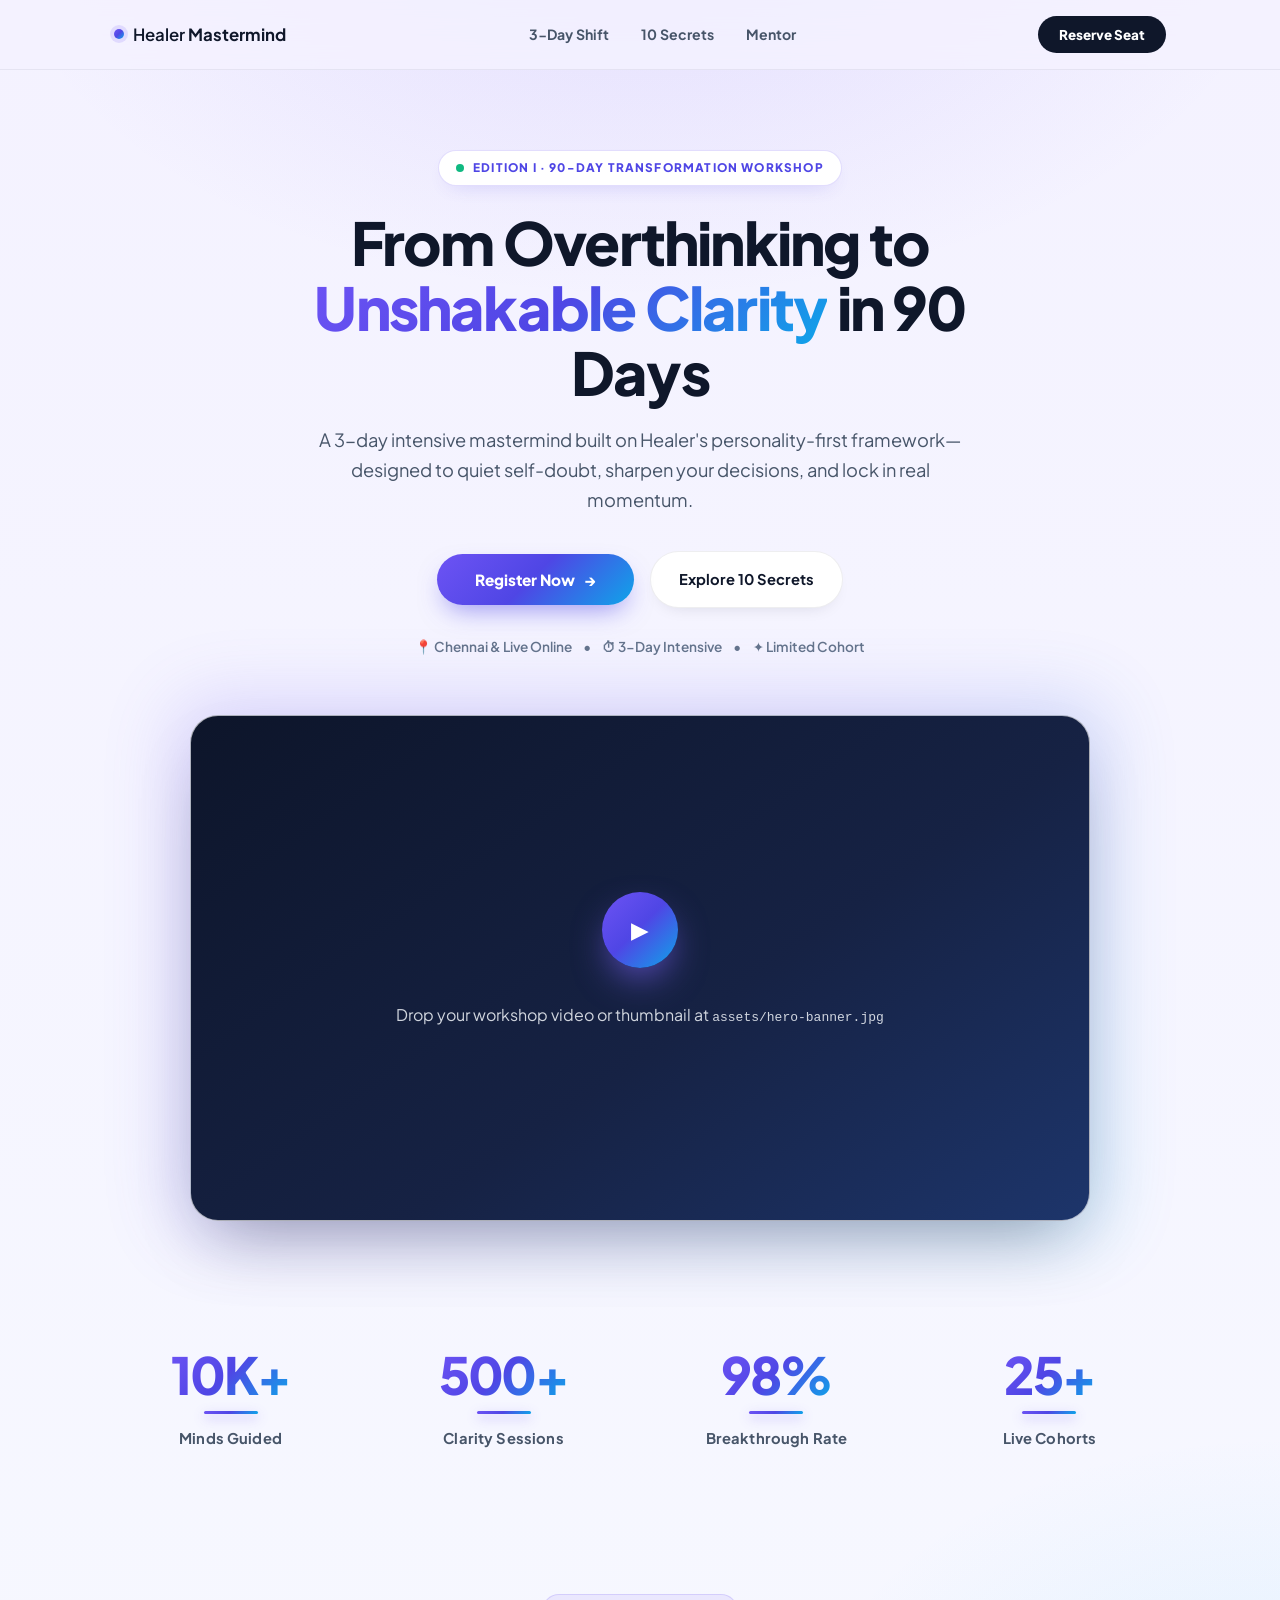
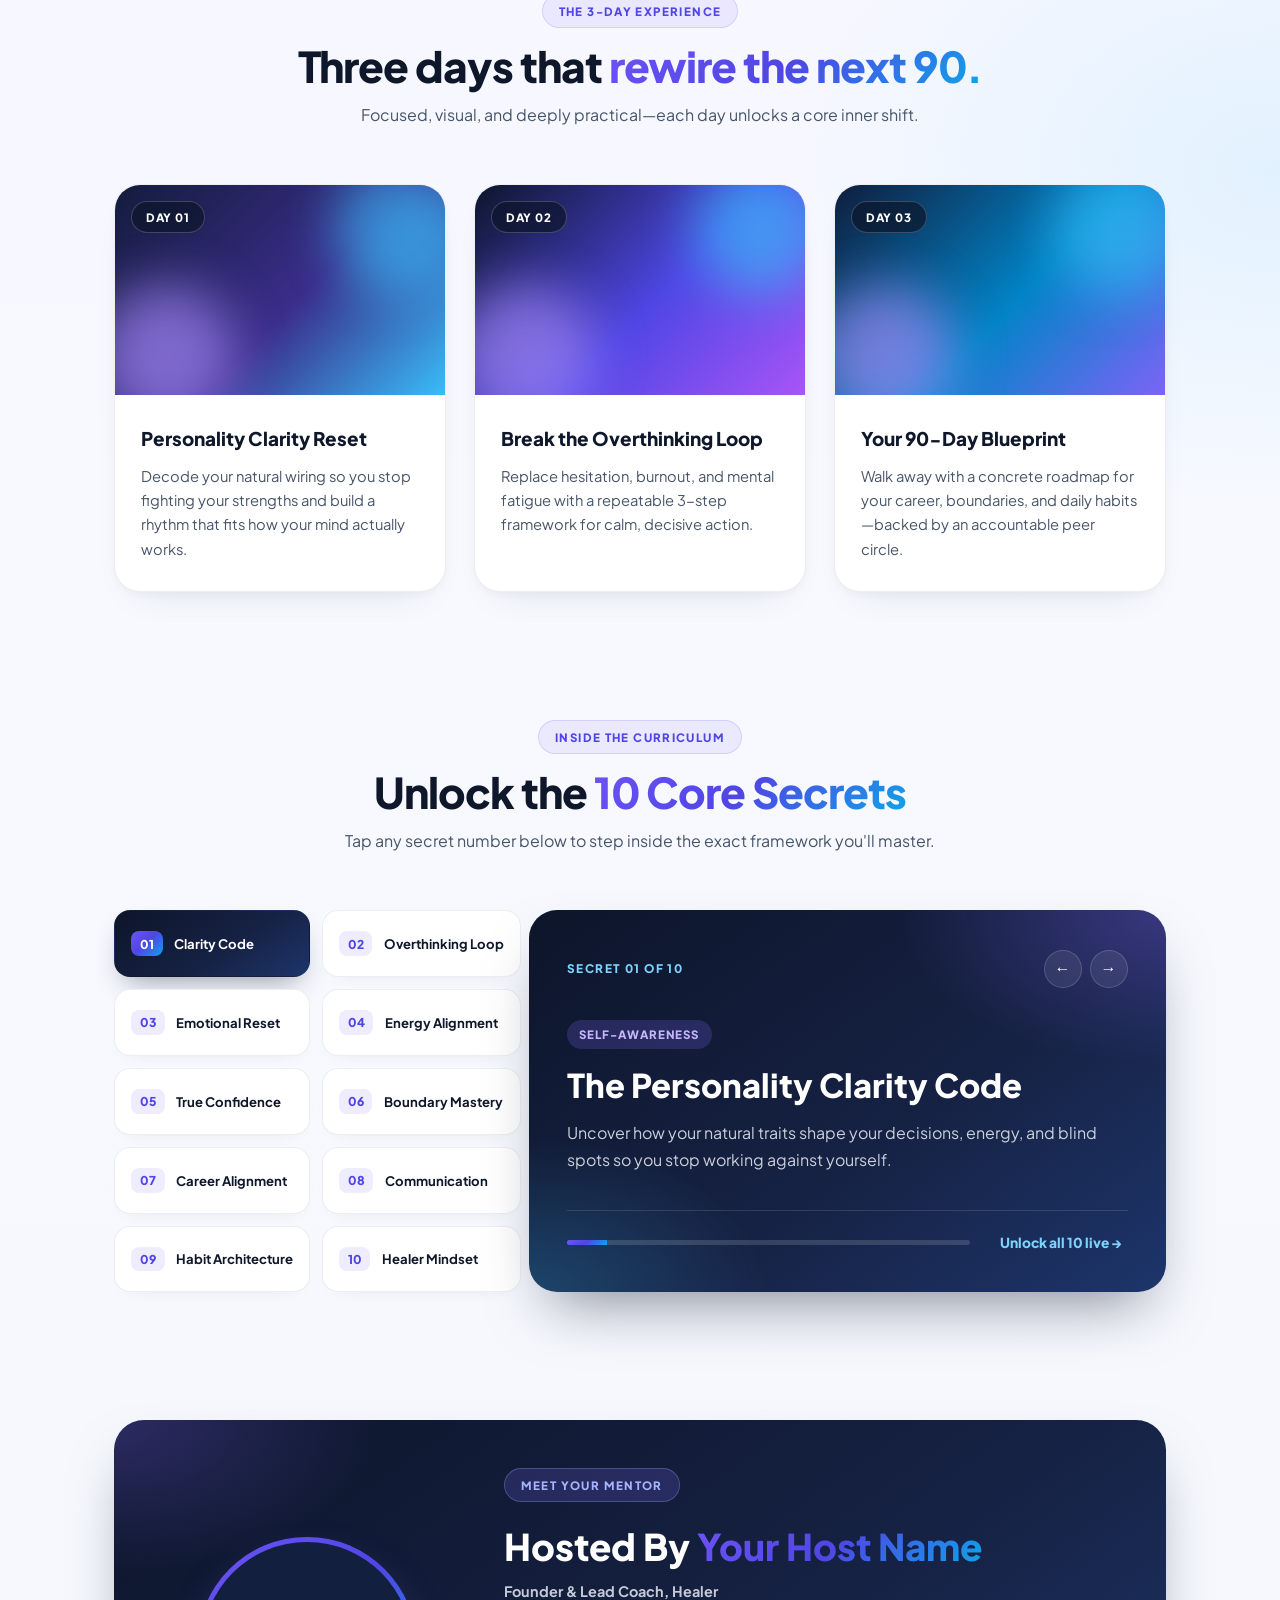
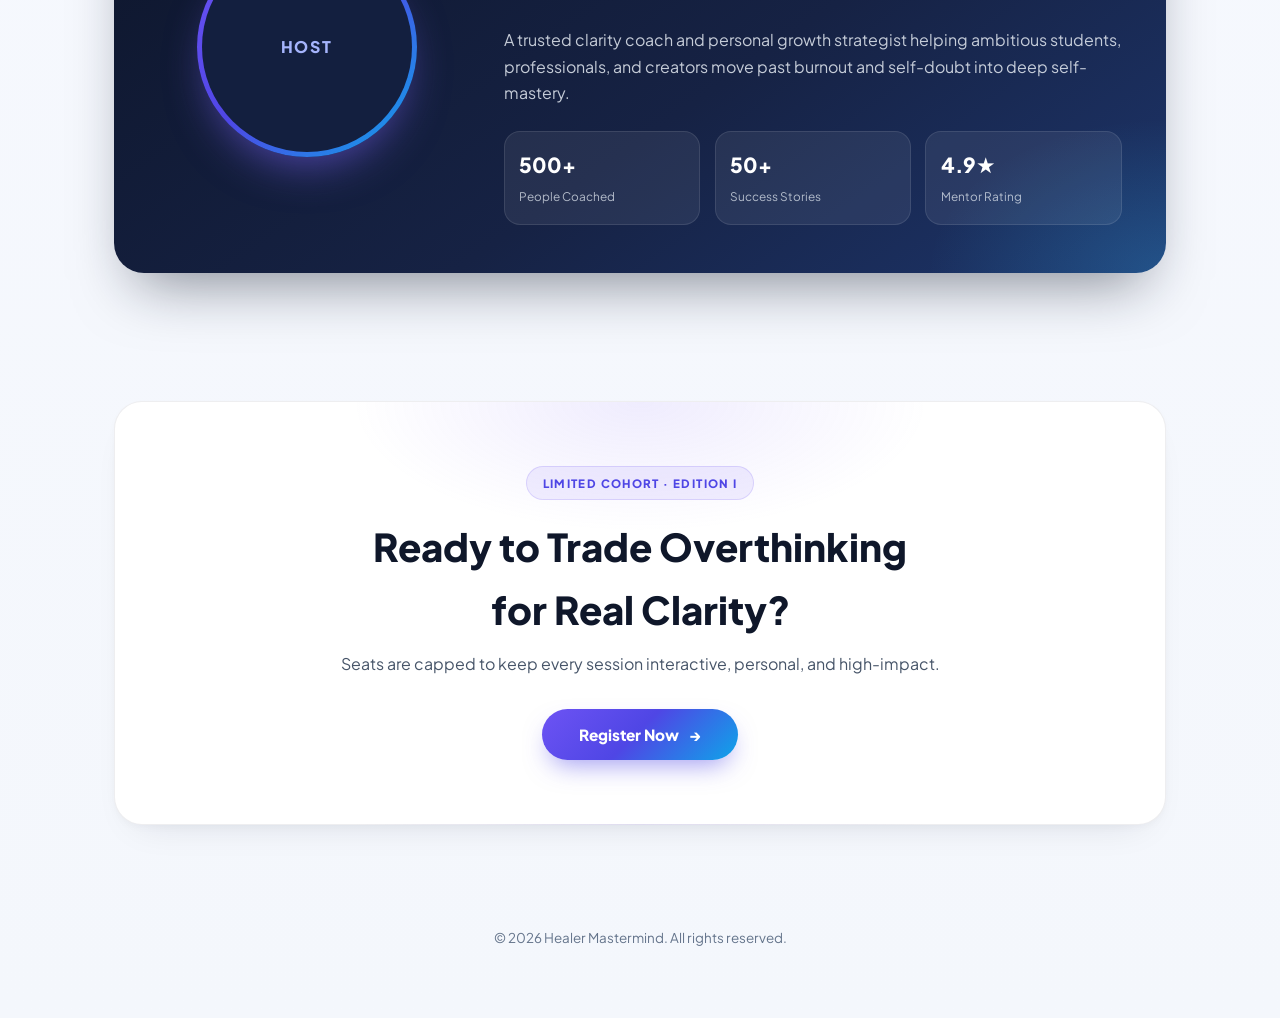
==== index.html @ d5b67d8a "Created workshop page" ====
<!DOCTYPE html>
<html lang="en">
<head>
  <meta charset="UTF-8" />
  <meta name="viewport" content="width=device-width, initial-scale=1.0" />
  <title>Healer Mastermind | From Overthinking to Unshakable Clarity in 90 Days</title>
  <link rel="preconnect" href="https://fonts.googleapis.com" />
  <link rel="preconnect" href="https://fonts.gstatic.com" crossorigin />
  <link href="https://fonts.googleapis.com/css2?family=Plus+Jakarta+Sans:wght@400;500;600;700;800&display=swap" rel="stylesheet" />
  <link rel="stylesheet" href="styles/style.css" />
</head>
<body>
  <!-- LIVE READING PROGRESS BAR -->
  <div id="scrollProgress" class="scroll-progress" aria-hidden="true"></div>

  <!-- FLOATING GLASS NAVBAR -->
  <nav class="top-nav">
    <div class="container nav-inner">
      <a href="#" class="brand-logo">
        <span class="brand-dot"></span>
        <span>Healer <strong>Mastermind</strong></span>
      </a>
      <div class="nav-links">
        <a href="#journey">3-Day Shift</a>
        <a href="#secrets">10 Secrets</a>
        <a href="#mentor">Mentor</a>
      </div>
      <button type="button" class="btn-nav open-register-modal">Reserve Seat</button>
    </div>
  </nav>

  <!-- ========================================================
       1. HERO SECTION (VIDEO BELOW HEADING)
       ======================================================== -->
  <header class="hero-center container">
    <div class="edition-pill reveal">
      <span class="live-dot"></span>
      <span>EDITION I · 90-DAY TRANSFORMATION WORKSHOP</span>
    </div>

    <h1 class="hero-title reveal">
      From Overthinking to <span class="text-gradient">Unshakable Clarity</span> in 90 Days
    </h1>

    <p class="hero-subtitle reveal">
      A 3-day intensive mastermind built on Healer's personality-first framework—designed to quiet self-doubt, sharpen your decisions, and lock in real momentum.
    </p>

    <div class="hero-actions reveal">
      <button type="button" class="btn-primary open-register-modal">Register Now</button>
      <a href="#secrets" class="btn-ghost">Explore 10 Secrets</a>
    </div>

    <div class="hero-meta-row reveal">
      <span>📍 Chennai &amp; Live Online</span>
      <span class="dot">•</span>
      <span>⏱ 3-Day Intensive</span>
      <span class="dot">•</span>
      <span>✦ Limited Cohort</span>
    </div>

    <!-- VIDEO DIRECTLY BELOW MAIN HEADING -->
    <div class="hero-video-wrap reveal">
      <div class="video-aura" aria-hidden="true"></div>
      <div class="hero-video-card">
        <img src="assets/hero-banner.jpg" alt="Healer Mastermind Preview" class="hero-media-img"
          onerror="this.style.display='none'; this.nextElementSibling.style.display='flex';" />
        <div class="media-placeholder" style="display: none;">
          <button type="button" class="play-ring open-register-modal" aria-label="Watch preview">▶</button>
          <p>Drop your workshop video or thumbnail at <code>assets/hero-banner.jpg</code></p>
        </div>
      </div>
    </div>
  </header>

  <main>
    <!-- ========================================================
         2. OPEN KINETIC STATS (NO CARD BOX, DIFFERENT ANIMATION)
         ======================================================== -->
    <section class="container stats-open-section">
      <div class="kinetic-stats-row">
        <div class="kinetic-stat reveal" style="--delay: 0ms">
          <div class="kinetic-num-wrap">
            <strong class="stat-number" data-target="10" data-suffix="K+">0</strong>
            <span class="kinetic-bar"></span>
          </div>
          <span class="kinetic-label">Minds Guided</span>
        </div>

        <div class="kinetic-stat reveal" style="--delay: 120ms">
          <div class="kinetic-num-wrap">
            <strong class="stat-number" data-target="500" data-suffix="+">0</strong>
            <span class="kinetic-bar"></span>
          </div>
          <span class="kinetic-label">Clarity Sessions</span>
        </div>

        <div class="kinetic-stat reveal" style="--delay: 240ms">
          <div class="kinetic-num-wrap">
            <strong class="stat-number" data-target="98" data-suffix="%">0</strong>
            <span class="kinetic-bar"></span>
          </div>
          <span class="kinetic-label">Breakthrough Rate</span>
        </div>

        <div class="kinetic-stat reveal" style="--delay: 360ms">
          <div class="kinetic-num-wrap">
            <strong class="stat-number" data-target="25" data-suffix="+">0</strong>
            <span class="kinetic-bar"></span>
          </div>
          <span class="kinetic-label">Live Cohorts</span>
        </div>
      </div>
    </section>

    <!-- ========================================================
         3. 3-DAY TRANSFORMATION CARDS WITH AI ART VISUALS
         ======================================================== -->
    <section id="journey" class="container section-block">
      <div class="section-head reveal">
        <span class="kicker-tag">The 3-Day Experience</span>
        <h2 class="section-title">Three days that <span class="text-gradient">rewire the next 90.</span></h2>
        <p class="section-desc">Focused, visual, and deeply practical—each day unlocks a core inner shift.</p>
      </div>

      <div class="art-cards-grid">
        <!-- DAY 01 -->
        <article class="art-card reveal" style="--delay: 0ms">
          <div class="art-media-box art-fallback-1">
            <span class="day-float-badge">Day 01</span>
            <img src="assets/day1-clarity.jpg" alt="Personality Clarity Reset Art" class="art-img"
              onerror="this.style.display='none';" />
            <div class="art-orb orb-a" aria-hidden="true"></div>
            <div class="art-orb orb-b" aria-hidden="true"></div>
          </div>
          <div class="art-card-body">
            <h3>Personality Clarity Reset</h3>
            <p>Decode your natural wiring so you stop fighting your strengths and build a rhythm that fits how your mind actually works.</p>
          </div>
        </article>

        <!-- DAY 02 -->
        <article class="art-card reveal" style="--delay: 140ms">
          <div class="art-media-box art-fallback-2">
            <span class="day-float-badge">Day 02</span>
            <img src="assets/day2-overthinking.jpg" alt="Break the Overthinking Loop Art" class="art-img"
              onerror="this.style.display='none';" />
            <div class="art-orb orb-a" aria-hidden="true"></div>
            <div class="art-orb orb-b" aria-hidden="true"></div>
          </div>
          <div class="art-card-body">
            <h3>Break the Overthinking Loop</h3>
            <p>Replace hesitation, burnout, and mental fatigue with a repeatable 3-step framework for calm, decisive action.</p>
          </div>
        </article>

        <!-- DAY 03 -->
        <article class="art-card reveal" style="--delay: 280ms">
          <div class="art-media-box art-fallback-3">
            <span class="day-float-badge">Day 03</span>
            <img src="assets/day3-blueprint.jpg" alt="Your 90-Day Blueprint Art" class="art-img"
              onerror="this.style.display='none';" />
            <div class="art-orb orb-a" aria-hidden="true"></div>
            <div class="art-orb orb-b" aria-hidden="true"></div>
          </div>
          <div class="art-card-body">
            <h3>Your 90-Day Blueprint</h3>
            <p>Walk away with a concrete roadmap for your career, boundaries, and daily habits—backed by an accountable peer circle.</p>
          </div>
        </article>
      </div>
    </section>

    <!-- ========================================================
         4. INTERACTIVE 10 SECRETS VAULT (NO BORING LIST)
         ======================================================== -->
    <section id="secrets" class="container section-block">
      <div class="section-head reveal">
        <span class="kicker-tag">Inside The Curriculum</span>
        <h2 class="section-title">Unlock the <span class="text-gradient">10 Core Secrets</span></h2>
        <p class="section-desc">Tap any secret number below to step inside the exact framework you'll master.</p>
      </div>

      <div class="secrets-vault reveal">
        <!-- Left: Interactive 01-10 Selector Grid -->
        <div id="secretPillsGrid" class="secret-pills-grid" role="tablist" aria-label="10 Mastermind Secrets"></div>

        <!-- Right: Dynamic Spotlight Stage -->
        <div class="secret-stage" aria-live="polite">
          <div class="stage-top-bar">
            <span id="stageSecretBadge" class="stage-badge">SECRET 01 OF 10</span>
            <div class="stage-nav-btns">
              <button type="button" id="prevSecretBtn" class="stage-arrow" aria-label="Previous secret">←</button>
              <button type="button" id="nextSecretBtn" class="stage-arrow" aria-label="Next secret">→</button>
            </div>
          </div>

          <div id="stageContent" class="stage-content">
            <span id="stageTag" class="stage-tag">Clarity Framework</span>
            <h3 id="stageTitle" class="stage-title">The Personality Clarity Code</h3>
            <p id="stageDesc" class="stage-desc"></p>
          </div>

          <div class="stage-footer">
            <div class="stage-progress-track">
              <span id="stageProgressFill" class="stage-progress-fill"></span>
            </div>
            <button type="button" class="stage-cta-link open-register-modal">Unlock all 10 live →</button>
          </div>
        </div>
      </div>
    </section>

    <!-- ========================================================
         5. MENTOR SPOTLIGHT
         ======================================================== -->
    <section id="mentor" class="container section-block">
      <div class="mentor-card reveal">
        <div class="mentor-photo-col">
          <div class="mentor-avatar-ring">
            <img src="assets/host-photo.jpg" alt="Workshop Host" class="mentor-img"
              onerror="this.style.display='none'; this.nextElementSibling.style.display='grid';" />
            <div class="avatar-placeholder" style="display: none;">HOST</div>
          </div>
        </div>

        <div class="mentor-copy">
          <span class="kicker-tag kicker-dark">Meet Your Mentor</span>
          <h2 class="mentor-title">Hosted By <span class="text-gradient">Your Host Name</span></h2>
          <p class="mentor-role">Founder &amp; Lead Coach, Healer</p>
          <p>
            A trusted clarity coach and personal growth strategist helping ambitious students, professionals, and creators move past burnout and self-doubt into deep self-mastery.
          </p>

          <div class="mentor-stats-row">
            <div class="mentor-stat">
              <strong>500+</strong>
              <span>People Coached</span>
            </div>
            <div class="mentor-stat">
              <strong>50+</strong>
              <span>Success Stories</span>
            </div>
            <div class="mentor-stat">
              <strong>4.9★</strong>
              <span>Mentor Rating</span>
            </div>
          </div>
        </div>
      </div>
    </section>

    <!-- ========================================================
         6. FINAL CONVERSION BANNER
         ======================================================== -->
    <section class="container section-block final-section">
      <div class="final-cta-banner reveal">
        <span class="kicker-tag">Limited Cohort · Edition I</span>
        <h2>Ready to Trade Overthinking for Real Clarity?</h2>
        <p>Seats are capped to keep every session interactive, personal, and high-impact.</p>
        <button type="button" class="btn-primary open-register-modal">Register Now</button>
      </div>
    </section>
  </main>

  <footer class="site-footer container">
    <p>© 2026 Healer Mastermind. All rights reserved.</p>
  </footer>

  <!-- REGISTRATION MODAL -->
  <div id="registerModal" class="modal-overlay" aria-hidden="true">
    <div class="modal-card" role="dialog" aria-modal="true" aria-labelledby="modalTitle">
      <button type="button" class="modal-close" id="closeModalBtn" aria-label="Close modal">✕</button>
      <span class="kicker-tag">Edition I Registration</span>
      <h3 id="modalTitle" class="modal-title">Reserve Your Spot</h3>
      <p class="modal-desc">Enter your details below and we'll send your workshop pass and schedule.</p>

      <form id="registerForm" class="register-form">
        <label>
          Full Name
          <input type="text" name="name" placeholder="Enter your name" required />
        </label>
        <label>
          Email Address
          <input type="email" name="email" placeholder="you@example.com" required />
        </label>
        <label>
          WhatsApp / Phone Number
          <input type="tel" name="phone" placeholder="+91 98765 43210" required />
        </label>
        <button type="submit" class="btn-primary full-width">Confirm My Seat</button>
      </form>

      <div id="registerSuccess" class="register-success" hidden>
        <div class="success-icon">✓</div>
        <h4>You're on the list!</h4>
        <p>We've reserved your seat for Healer Mastermind Edition I. Check your inbox shortly.</p>
      </div>
    </div>
  </div>

  <script src="scripts/main.js"></script>
</body>
</html>
---- styles/style.css ----
/* ========================================================
   HEALER MASTERMIND – SPACIOUS, ART-LED & INTERACTIVE
   ======================================================== */

:root {
  --surface: #ffffff;
  --ink: #0f172a;
  --body: #475569;
  --muted: #64748b;
  --purple: #7c63f6;
  --indigo: #4f46e5;
  --sky: #38bdf8;
  --grad: linear-gradient(135deg, #6d53f4 0%, #4f46e5 48%, #0ea5e9 100%);
  --navy: linear-gradient(145deg, #0d152a 0%, #162244 58%, #1d356b 100%);
  --card-border: 1px solid rgba(15, 23, 42, 0.07);
  --card-shadow: 0 18px 40px -24px rgba(15, 23, 42, 0.14), 0 3px 10px -2px rgba(15, 23, 42, 0.04);
  --card-shadow-hover: 0 28px 54px -20px rgba(79, 70, 229, 0.24), 0 8px 18px -6px rgba(15, 23, 42, 0.08);
}

*,
*::before,
*::after {
  box-sizing: border-box;
}

html {
  scroll-behavior: smooth;
}

body {
  margin: 0;
  font-family: "Plus Jakarta Sans", system-ui, -apple-system, sans-serif;
  color: var(--ink);
  background:
    radial-gradient(920px 540px at 50% -80px, rgba(124, 99, 246, 0.14), transparent 70%),
    radial-gradient(700px 480px at 100% 42%, rgba(56, 189, 248, 0.11), transparent 70%),
    linear-gradient(180deg, #f4f2ff 0%, #f7f9ff 50%, #f4f7fc 100%);
  min-height: 100vh;
  overflow-x: hidden;
  line-height: 1.65;
}

.scroll-progress {
  position: fixed;
  top: 0;
  left: 0;
  z-index: 60;
  height: 3.5px;
  width: 0%;
  background: var(--grad);
  transition: width 0.08s linear;
}

.container {
  max-width: 1100px;
  margin: 0 auto;
  padding: 0 1.5rem;
}

/* Generous Breathing Space Between Every Section */
.section-block {
  padding-top: 8rem;
}

.final-section {
  padding-bottom: 2rem;
}

.text-gradient {
  background: var(--grad);
  -webkit-background-clip: text;
  background-clip: text;
  color: transparent;
}

/* Scroll-Reveal */
.reveal {
  opacity: 0;
  transform: translateY(28px);
  transition:
    opacity 0.7s cubic-bezier(0.22, 1, 0.36, 1) var(--delay, 0ms),
    transform 0.7s cubic-bezier(0.22, 1, 0.36, 1) var(--delay, 0ms);
}

.reveal.is-visible {
  opacity: 1;
  transform: translateY(0);
}

/* ========================================================
   NAVBAR & BUTTONS
   ======================================================== */

.top-nav {
  position: sticky;
  top: 0;
  z-index: 40;
  padding: 1rem 0;
  background: rgba(244, 242, 255, 0.82);
  backdrop-filter: blur(14px);
  -webkit-backdrop-filter: blur(14px);
  border-bottom: 1px solid rgba(15, 23, 42, 0.06);
}

.nav-inner {
  display: flex;
  align-items: center;
  justify-content: space-between;
}

.brand-logo {
  display: inline-flex;
  align-items: center;
  gap: 0.55rem;
  text-decoration: none;
  color: var(--ink);
  font-size: 1.05rem;
  font-weight: 600;
}

.brand-dot {
  width: 10px;
  height: 10px;
  border-radius: 50%;
  background: var(--grad);
  box-shadow: 0 0 0 4px rgba(124, 99, 246, 0.16);
}

.nav-links {
  display: flex;
  gap: 2rem;
}

.nav-links a {
  text-decoration: none;
  font-size: 0.88rem;
  font-weight: 700;
  color: var(--body);
  transition: color 0.2s ease;
}

.nav-links a:hover {
  color: var(--indigo);
}

.btn-nav {
  border: none;
  cursor: pointer;
  font-family: inherit;
  font-size: 0.84rem;
  font-weight: 800;
  color: #ffffff;
  background: var(--ink);
  padding: 0.62rem 1.3rem;
  border-radius: 999px;
  transition: transform 0.2s ease, background 0.2s ease;
}

.btn-nav:hover {
  background: var(--indigo);
  transform: translateY(-2px);
}

.btn-primary {
  position: relative;
  overflow: hidden;
  border: none;
  cursor: pointer;
  font-family: inherit;
  font-size: 0.96rem;
  font-weight: 800;
  color: #ffffff;
  display: inline-flex;
  align-items: center;
  justify-content: center;
  gap: 0.6rem;
  padding: 1rem 2.35rem;
  border-radius: 999px;
  background: var(--grad);
  box-shadow: 0 12px 26px -8px rgba(79, 70, 229, 0.55);
  transition: transform 0.25s cubic-bezier(0.22, 1, 0.36, 1), box-shadow 0.25s ease;
}

.btn-primary::before {
  content: "";
  position: absolute;
  top: 0;
  left: -120%;
  width: 75%;
  height: 100%;
  background: linear-gradient(110deg, transparent 20%, rgba(255, 255, 255, 0.4) 50%, transparent 80%);
  transition: left 0.6s ease;
  pointer-events: none;
}

.btn-primary::after {
  content: "→";
  transition: transform 0.25s ease;
}

.btn-primary:hover {
  transform: translateY(-3px) scale(1.02);
  box-shadow:
    0 18px 34px -8px rgba(79, 70, 229, 0.62),
    0 0 0 6px rgba(124, 99, 246, 0.16);
}

.btn-primary:hover::before { left: 140%; }
.btn-primary:hover::after { transform: translateX(4px); }
.btn-primary.full-width { width: 100%; }

.btn-ghost {
  display: inline-flex;
  align-items: center;
  padding: 0.96rem 1.75rem;
  border-radius: 999px;
  font-size: 0.92rem;
  font-weight: 700;
  color: var(--ink);
  text-decoration: none;
  background: #ffffff;
  border: var(--card-border);
  box-shadow: 0 8px 18px -12px rgba(15, 23, 42, 0.18);
  transition: transform 0.2s ease, border-color 0.2s ease;
}

.btn-ghost:hover {
  transform: translateY(-2px);
  border-color: rgba(124, 99, 246, 0.35);
}

.kicker-tag {
  display: inline-block;
  font-size: 0.72rem;
  font-weight: 800;
  letter-spacing: 0.12em;
  text-transform: uppercase;
  color: var(--indigo);
  background: rgba(124, 99, 246, 0.1);
  border: 1px solid rgba(124, 99, 246, 0.2);
  padding: 0.4rem 1rem;
  border-radius: 999px;
}

.kicker-dark {
  color: #a5b4fc;
  background: rgba(124, 99, 246, 0.2);
  border-color: rgba(165, 180, 252, 0.28);
}

/* ========================================================
   1. HERO + VIDEO BELOW HEADING
   ======================================================== */

.hero-center {
  text-align: center;
  padding-top: 5rem;
  padding-bottom: 2rem;
}

.edition-pill {
  display: inline-flex;
  align-items: center;
  gap: 0.55rem;
  font-size: 0.74rem;
  font-weight: 800;
  letter-spacing: 0.1em;
  color: var(--indigo);
  background: #ffffff;
  border: 1px solid rgba(124, 99, 246, 0.22);
  padding: 0.46rem 1.1rem;
  border-radius: 999px;
  box-shadow: 0 8px 20px -12px rgba(79, 70, 229, 0.3);
}

.live-dot {
  width: 8px;
  height: 8px;
  border-radius: 50%;
  background: #10b981;
  animation: pulseDot 2s infinite;
}

@keyframes pulseDot {
  0%   { box-shadow: 0 0 0 0 rgba(16, 185, 129, 0.55); }
  70%  { box-shadow: 0 0 0 8px rgba(16, 185, 129, 0); }
  100% { box-shadow: 0 0 0 0 rgba(16, 185, 129, 0); }
}

.hero-title {
  font-size: clamp(2.2rem, 5vw, 3.7rem);
  font-weight: 800;
  line-height: 1.1;
  letter-spacing: -0.03em;
  max-width: 18ch;
  margin: 1.5rem auto 1.2rem;
}

.hero-subtitle {
  font-size: clamp(1rem, 1.8vw, 1.14rem);
  color: var(--body);
  max-width: 52ch;
  margin: 0 auto 2.25rem;
}

.hero-actions {
  display: flex;
  align-items: center;
  justify-content: center;
  flex-wrap: wrap;
  gap: 1rem;
  margin-bottom: 1.6rem;
}

.hero-meta-row {
  display: inline-flex;
  align-items: center;
  justify-content: center;
  flex-wrap: wrap;
  gap: 0.7rem;
  font-size: 0.85rem;
  font-weight: 600;
  color: var(--muted);
  margin-bottom: 3.5rem;
}

.hero-video-wrap {
  position: relative;
  max-width: 900px;
  margin: 0 auto;
}

.video-aura {
  position: absolute;
  inset: -16px;
  border-radius: 36px;
  background: var(--grad);
  opacity: 0.2;
  filter: blur(36px);
  z-index: 0;
  pointer-events: none;
}

.hero-video-card {
  position: relative;
  z-index: 1;
  border-radius: 28px;
  overflow: hidden;
  aspect-ratio: 16 / 9;
  background: var(--navy);
  border: 1px solid rgba(255, 255, 255, 0.65);
  box-shadow: 0 34px 70px -26px rgba(15, 23, 42, 0.36);
  transition: transform 0.35s ease;
}

.hero-video-card:hover {
  transform: translateY(-4px);
}

.hero-media-img {
  width: 100%;
  height: 100%;
  object-fit: cover;
  display: block;
}

.media-placeholder {
  width: 100%;
  height: 100%;
  flex-direction: column;
  align-items: center;
  justify-content: center;
  gap: 1.1rem;
  color: rgba(241, 245, 249, 0.85);
  padding: 2rem;
}

.play-ring {
  width: 76px;
  height: 76px;
  border: none;
  border-radius: 50%;
  cursor: pointer;
  display: grid;
  place-items: center;
  font-size: 1.45rem;
  color: #ffffff;
  background: var(--grad);
  box-shadow: 0 16px 36px -8px rgba(124, 99, 246, 0.7);
  transition: transform 0.25s ease;
}

.play-ring:hover { transform: scale(1.1); }

/* ========================================================
   2. OPEN KINETIC STATS (NO BOX, STAGGERED FLOAT + BAR)
   ======================================================== */

.stats-open-section {
  padding-top: 6rem;
  padding-bottom: 1rem;
}

.kinetic-stats-row {
  display: grid;
  grid-template-columns: repeat(4, 1fr);
  gap: 2.5rem;
  text-align: center;
}

.kinetic-stat {
  display: flex;
  flex-direction: column;
  align-items: center;
  transition: transform 0.3s ease;
}

.kinetic-stat:hover {
  transform: translateY(-6px);
}

.kinetic-num-wrap {
  position: relative;
  display: inline-flex;
  flex-direction: column;
  align-items: center;
  padding-bottom: 0.75rem;
}

.stat-number {
  font-size: clamp(2.4rem, 4vw, 3.25rem);
  font-weight: 800;
  letter-spacing: -0.04em;
  line-height: 1;
  background: var(--grad);
  -webkit-background-clip: text;
  background-clip: text;
  color: transparent;
}

/* Animated glowing underline that sweeps in on scroll */
.kinetic-bar {
  display: block;
  margin-top: 0.65rem;
  width: 0;
  height: 3.5px;
  border-radius: 999px;
  background: var(--grad);
  box-shadow: 0 4px 12px rgba(124, 99, 246, 0.45);
  transition: width 0.9s cubic-bezier(0.22, 1, 0.36, 1) 0.25s;
}

.kinetic-stat.is-visible .kinetic-bar {
  width: 54px;
}

.kinetic-label {
  font-size: 0.92rem;
  font-weight: 700;
  color: var(--body);
  letter-spacing: 0.01em;
}

/* ========================================================
   3. 3-DAY ART CARDS (WITH AI IMAGE FRAMES)
   ======================================================== */

.section-head {
  text-align: center;
  margin-bottom: 3.5rem;
}

.section-title {
  font-size: clamp(1.85rem, 3.5vw, 2.65rem);
  font-weight: 800;
  letter-spacing: -0.025em;
  line-height: 1.15;
  margin: 0.85rem auto 0.7rem;
}

.section-desc {
  color: var(--body);
  max-width: 52ch;
  margin: 0 auto;
}

.art-cards-grid {
  display: grid;
  grid-template-columns: repeat(3, minmax(0, 1fr));
  gap: 1.75rem;
}

.art-card {
  border-radius: 26px;
  overflow: hidden;
  background: var(--surface);
  border: var(--card-border);
  box-shadow: var(--card-shadow);
  transition: transform 0.35s cubic-bezier(0.22, 1, 0.36, 1), box-shadow 0.35s ease, border-color 0.25s ease;
}

.art-card:hover {
  transform: translateY(-8px);
  border-color: rgba(124, 99, 246, 0.35);
  box-shadow: var(--card-shadow-hover);
}

.art-media-box {
  position: relative;
  height: 210px;
  overflow: hidden;
  display: flex;
  align-items: center;
  justify-content: center;
}

/* Built-in Healer Abstract Art Fallbacks (until AI images are dropped in) */
.art-fallback-1 {
  background: linear-gradient(135deg, #131c3c 0%, #3b2d8a 55%, #38bdf8 100%);
}
.art-fallback-2 {
  background: linear-gradient(135deg, #0d152a 0%, #4f46e5 55%, #a855f7 100%);
}
.art-fallback-3 {
  background: linear-gradient(135deg, #0f1d3d 0%, #0284c7 55%, #7c63f6 100%);
}

.art-img {
  position: relative;
  z-index: 2;
  width: 100%;
  height: 100%;
  object-fit: cover;
  display: block;
  transition: transform 0.55s cubic-bezier(0.22, 1, 0.36, 1);
}

.art-card:hover .art-img {
  transform: scale(1.07);
}

.art-orb {
  position: absolute;
  border-radius: 50%;
  filter: blur(26px);
  opacity: 0.65;
  z-index: 1;
}

.orb-a {
  width: 130px;
  height: 130px;
  top: -20px;
  right: -20px;
  background: #38bdf8;
  animation: floatOrb 6s ease-in-out infinite alternate;
}

.orb-b {
  width: 140px;
  height: 140px;
  bottom: -30px;
  left: -20px;
  background: #a78bfa;
  animation: floatOrb 8s ease-in-out infinite alternate-reverse;
}

@keyframes floatOrb {
  from { transform: translate(0, 0) scale(1); }
  to   { transform: translate(-14px, 14px) scale(1.15); }
}

.day-float-badge {
  position: absolute;
  top: 1rem;
  left: 1rem;
  z-index: 3;
  font-size: 0.72rem;
  font-weight: 800;
  letter-spacing: 0.08em;
  text-transform: uppercase;
  color: #ffffff;
  background: rgba(13, 21, 42, 0.68);
  backdrop-filter: blur(8px);
  padding: 0.34rem 0.85rem;
  border-radius: 999px;
  border: 1px solid rgba(255, 255, 255, 0.2);
}

.art-card-body {
  padding: 1.75rem 1.65rem 1.9rem;
}

.art-card-body h3 {
  font-size: 1.18rem;
  font-weight: 800;
  margin: 0 0 0.6rem;
}

.art-card-body p {
  font-size: 0.92rem;
  color: var(--body);
  margin: 0;
}

/* ========================================================
   4. INTERACTIVE 10 SECRETS VAULT
   ======================================================== */

.secrets-vault {
  display: grid;
  grid-template-columns: minmax(260px, 0.75fr) minmax(0, 1.25fr);
  gap: 2rem;
  align-items: stretch;
}

.secret-pills-grid {
  display: grid;
  grid-template-columns: repeat(2, 1fr);
  gap: 0.75rem;
}

.secret-pill-btn {
  border: var(--card-border);
  background: #ffffff;
  border-radius: 16px;
  padding: 0.95rem 1rem;
  text-align: left;
  cursor: pointer;
  font-family: inherit;
  display: flex;
  align-items: center;
  gap: 0.7rem;
  box-shadow: 0 8px 20px -16px rgba(15, 23, 42, 0.16);
  transition: transform 0.2s ease, border-color 0.2s ease, background 0.2s ease, box-shadow 0.2s ease;
}

.secret-pill-btn:hover {
  transform: translateY(-2px);
  border-color: rgba(124, 99, 246, 0.4);
}

.secret-pill-btn.is-active {
  background: var(--navy);
  border-color: transparent;
  color: #ffffff;
  box-shadow: 0 14px 28px -12px rgba(15, 23, 42, 0.45);
}

.pill-num {
  font-size: 0.76rem;
  font-weight: 800;
  color: var(--indigo);
  background: rgba(124, 99, 246, 0.12);
  padding: 0.28rem 0.55rem;
  border-radius: 8px;
}

.secret-pill-btn.is-active .pill-num {
  color: #ffffff;
  background: var(--grad);
}

.pill-short {
  font-size: 0.82rem;
  font-weight: 700;
  color: var(--ink);
  white-space: nowrap;
  overflow: hidden;
  text-overflow: ellipsis;
}

.secret-pill-btn.is-active .pill-short {
  color: #ffffff;
}

/* Right Spotlight Stage */
.secret-stage {
  display: flex;
  flex-direction: column;
  justify-content: space-between;
  padding: 2.5rem 2.4rem;
  border-radius: 28px;
  color: #ffffff;
  background:
    radial-gradient(380px 220px at 100% 0%, rgba(124, 99, 246, 0.34), transparent 70%),
    radial-gradient(340px 220px at 0% 100%, rgba(56, 189, 248, 0.24), transparent 70%),
    var(--navy);
  box-shadow: 0 30px 60px -22px rgba(15, 23, 42, 0.5);
}

.stage-top-bar {
  display: flex;
  align-items: center;
  justify-content: space-between;
  gap: 1rem;
  margin-bottom: 2rem;
}

.stage-badge {
  font-size: 0.74rem;
  font-weight: 800;
  letter-spacing: 0.12em;
  color: #7dd3fc;
}

.stage-nav-btns {
  display: flex;
  gap: 0.5rem;
}

.stage-arrow {
  width: 38px;
  height: 38px;
  border-radius: 50%;
  border: 1px solid rgba(255, 255, 255, 0.16);
  background: rgba(255, 255, 255, 0.08);
  color: #ffffff;
  cursor: pointer;
  font-size: 1rem;
  transition: background 0.2s ease, transform 0.2s ease;
}

.stage-arrow:hover {
  background: var(--grad);
  border-color: transparent;
  transform: scale(1.06);
}

.stage-content {
  animation: stageFade 0.35s ease;
}

@keyframes stageFade {
  from { opacity: 0; transform: translateY(10px); }
  to   { opacity: 1; transform: translateY(0); }
}

.stage-tag {
  display: inline-block;
  font-size: 0.72rem;
  font-weight: 800;
  letter-spacing: 0.08em;
  text-transform: uppercase;
  color: #c4b5fd;
  background: rgba(124, 99, 246, 0.22);
  padding: 0.3rem 0.78rem;
  border-radius: 999px;
  margin-bottom: 1rem;
}

.stage-title {
  font-size: clamp(1.5rem, 2.8vw, 2.05rem);
  font-weight: 800;
  line-height: 1.2;
  margin: 0 0 1rem;
}

.stage-desc {
  font-size: 1rem;
  line-height: 1.68;
  color: rgba(226, 232, 240, 0.88);
  margin: 0 0 2.25rem;
}

.stage-footer {
  display: flex;
  align-items: center;
  justify-content: space-between;
  gap: 1.5rem;
  padding-top: 1.4rem;
  border-top: 1px solid rgba(255, 255, 255, 0.12);
}

.stage-progress-track {
  flex: 1;
  height: 5px;
  border-radius: 999px;
  background: rgba(255, 255, 255, 0.14);
  overflow: hidden;
}

.stage-progress-fill {
  display: block;
  height: 100%;
  width: 10%;
  background: var(--grad);
  transition: width 0.35s ease;
}

.stage-cta-link {
  border: none;
  background: transparent;
  font-family: inherit;
  font-size: 0.86rem;
  font-weight: 800;
  color: #7dd3fc;
  cursor: pointer;
  white-space: nowrap;
}

.stage-cta-link:hover {
  color: #ffffff;
}

/* ========================================================
   5. MENTOR & FINAL CTA
   ======================================================== */

.mentor-card {
  display: grid;
  grid-template-columns: minmax(220px, 0.65fr) minmax(0, 1.35fr);
  gap: 3rem;
  align-items: center;
  padding: 3rem 2.75rem;
  border-radius: 30px;
  color: #ffffff;
  background:
    radial-gradient(380px 220px at 0% 0%, rgba(124, 99, 246, 0.28), transparent 70%),
    radial-gradient(340px 220px at 100% 100%, rgba(56, 189, 248, 0.22), transparent 70%),
    var(--navy);
  box-shadow: 0 30px 60px -22px rgba(15, 23, 42, 0.5);
}

.mentor-avatar-ring {
  width: 220px;
  height: 220px;
  margin: 0 auto;
  padding: 5px;
  border-radius: 50%;
  background: var(--grad);
  box-shadow: 0 20px 44px -14px rgba(124, 99, 246, 0.6);
}

.mentor-img,
.avatar-placeholder {
  width: 100%;
  height: 100%;
  border-radius: 50%;
  object-fit: cover;
  background: #131f3f;
  place-items: center;
  font-weight: 800;
  letter-spacing: 0.12em;
  color: #a5b4fc;
}

.mentor-title {
  font-size: clamp(1.65rem, 3vw, 2.3rem);
  font-weight: 800;
  margin: 0.85rem 0 0.2rem;
}

.mentor-role {
  color: #7dd3fc;
  font-weight: 700;
  font-size: 0.9rem;
  margin: 0 0 1rem;
}

.mentor-copy p {
  color: rgba(226, 232, 240, 0.86);
  margin: 0 0 1.5rem;
}

.mentor-stats-row {
  display: grid;
  grid-template-columns: repeat(3, 1fr);
  gap: 0.9rem;
}

.mentor-stat {
  padding: 1rem 0.9rem;
  border-radius: 16px;
  background: rgba(255, 255, 255, 0.07);
  border: 1px solid rgba(255, 255, 255, 0.1);
}

.mentor-stat strong { display: block; font-size: 1.3rem; font-weight: 800; }
.mentor-stat span { font-size: 0.74rem; color: rgba(226, 232, 240, 0.75); }

.final-cta-banner {
  text-align: center;
  padding: 4rem 2rem;
  border-radius: 28px;
  background:
    radial-gradient(400px 180px at 50% 0%, rgba(124, 99, 246, 0.12), transparent 72%),
    #ffffff;
  border: var(--card-border);
  box-shadow: var(--card-shadow);
}

.final-cta-banner h2 {
  font-size: clamp(1.7rem, 3.2vw, 2.4rem);
  font-weight: 800;
  margin: 0.9rem auto 0.6rem;
  max-width: 22ch;
}

.final-cta-banner p {
  color: var(--body);
  margin: 0 auto 2rem;
}

.site-footer {
  text-align: center;
  padding: 3.5rem 1.5rem;
  color: var(--muted);
  font-size: 0.84rem;
}

/* ========================================================
   REGISTRATION MODAL
   ======================================================== */

.modal-overlay {
  position: fixed;
  inset: 0;
  z-index: 100;
  display: grid;
  place-items: center;
  padding: 1.25rem;
  background: rgba(15, 23, 42, 0.55);
  backdrop-filter: blur(8px);
  opacity: 0;
  pointer-events: none;
  transition: opacity 0.25s ease;
}

.modal-overlay.is-open { opacity: 1; pointer-events: auto; }

.modal-card {
  position: relative;
  width: 100%;
  max-width: 430px;
  padding: 2.2rem 2rem;
  border-radius: 24px;
  background: #ffffff;
  box-shadow: 0 32px 70px -20px rgba(15, 23, 42, 0.35);
}

.modal-close {
  position: absolute;
  top: 1.1rem;
  right: 1.1rem;
  width: 34px;
  height: 34px;
  border: none;
  border-radius: 50%;
  background: #f1f5f9;
  color: var(--ink);
  cursor: pointer;
}

.modal-title { font-size: 1.45rem; font-weight: 800; margin: 0.7rem 0 0.35rem; }
.modal-desc { font-size: 0.88rem; color: var(--body); margin: 0 0 1.4rem; }

.register-form { display: flex; flex-direction: column; gap: 1rem; }
.register-form label { display: flex; flex-direction: column; gap: 0.4rem; font-size: 0.82rem; font-weight: 700; }
.register-form input {
  font-family: inherit;
  font-size: 0.92rem;
  color: var(--ink);
  background: #f8faff;
  border: 1px solid #dbe4ff;
  border-radius: 12px;
  padding: 0.8rem 0.95rem;
  outline: none;
}
.register-form input:focus { border-color: var(--purple); }
.register-success { text-align: center; padding: 1rem 0; }
.success-icon {
  width: 52px; height: 52px; margin: 0 auto 1rem; border-radius: 50%;
  display: grid; place-items: center; font-size: 1.4rem; font-weight: 800;
  color: #ffffff; background: var(--grad);
}

/* ========================================================
   RESPONSIVE
   ======================================================== */

@media (max-width: 920px) {
  .art-cards-grid,
  .secrets-vault,
  .mentor-card {
    grid-template-columns: 1fr;
  }

  .kinetic-stats-row {
    grid-template-columns: repeat(2, 1fr);
    gap: 2.5rem 1.5rem;
  }

  .mentor-card {
    text-align: center;
    padding: 2.25rem 1.5rem;
  }
}

@media (max-width: 600px) {
  .nav-links { display: none; }
  .section-block { padding-top: 5.5rem; }
  .secret-pills-grid { grid-template-columns: 1fr; }
  .secret-stage { padding: 1.8rem 1.4rem; }
  .mentor-stats-row { grid-template-columns: 1fr; }
}
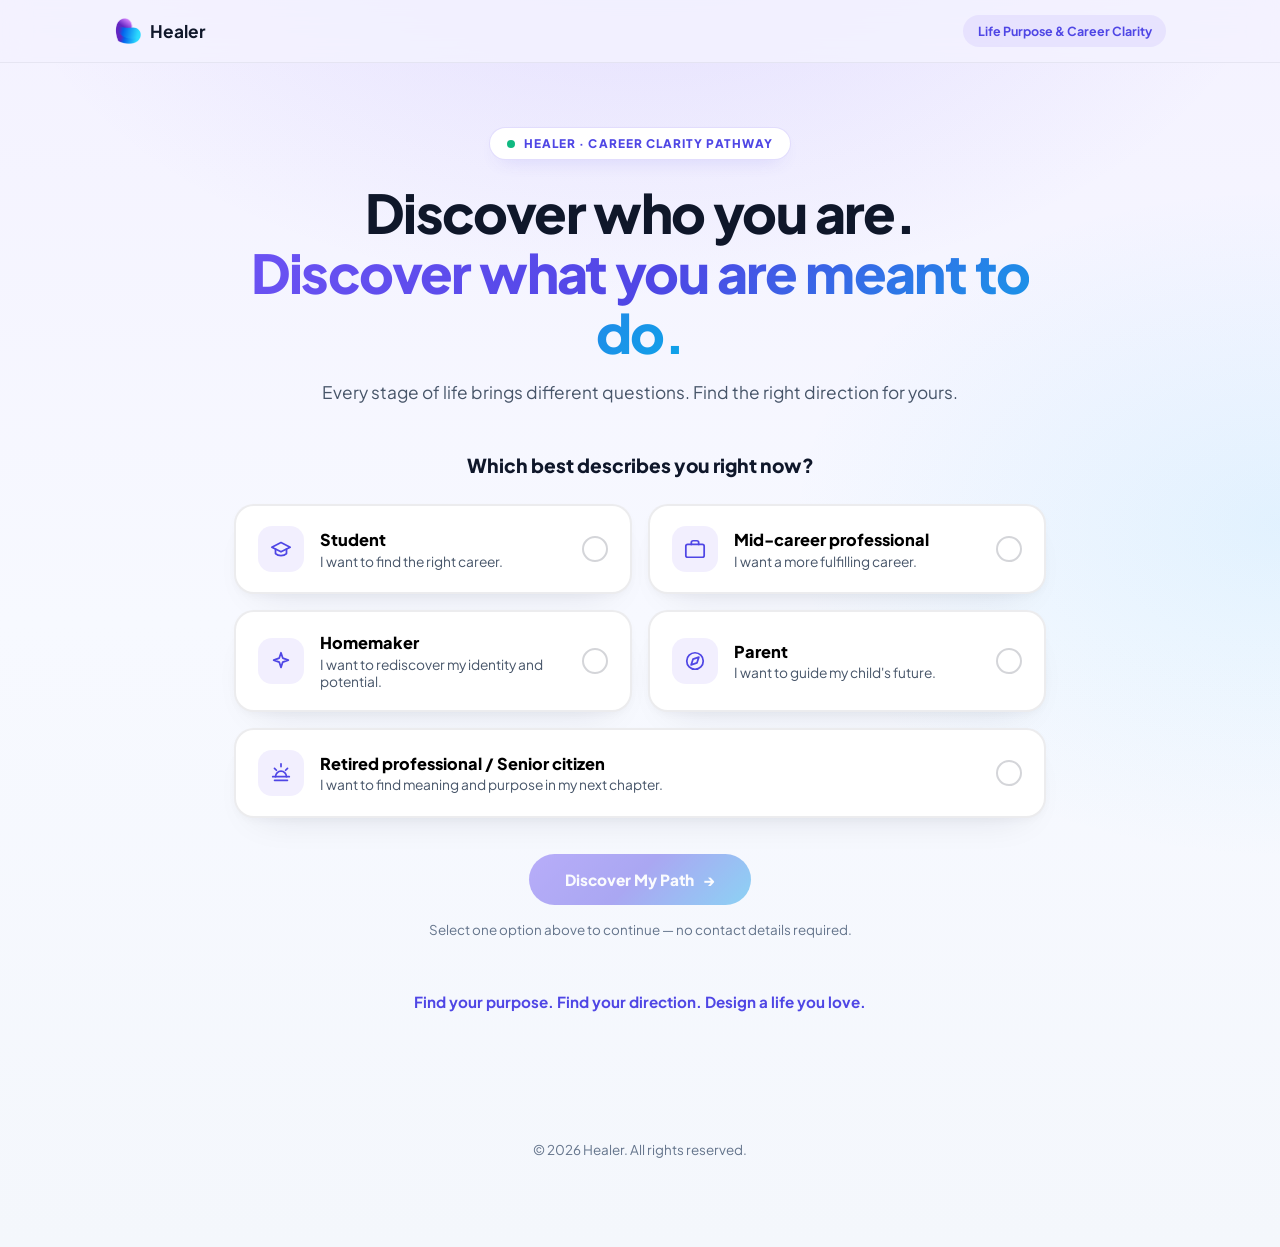
==== commit d1a36151: "Redesigned overall website" ====
--- a/index.html
+++ b/index.html
@@ -1,304 +1,160 @@
 <!DOCTYPE html>
 <html lang="en">
+
 <head>
   <meta charset="UTF-8" />
   <meta name="viewport" content="width=device-width, initial-scale=1.0" />
-  <title>Healer Mastermind | From Overthinking to Unshakable Clarity in 90 Days</title>
+  <title>Healer | Discover Who You Are & What You Are Meant to Do</title>
   <link rel="preconnect" href="https://fonts.googleapis.com" />
   <link rel="preconnect" href="https://fonts.gstatic.com" crossorigin />
-  <link href="https://fonts.googleapis.com/css2?family=Plus+Jakarta+Sans:wght@400;500;600;700;800&display=swap" rel="stylesheet" />
+  <link href="https://fonts.googleapis.com/css2?family=Plus+Jakarta+Sans:wght@400;500;600;700;800&display=swap"
+    rel="stylesheet" />
   <link rel="stylesheet" href="styles/style.css" />
 </head>
-<body>
-  <!-- LIVE READING PROGRESS BAR -->
-  <div id="scrollProgress" class="scroll-progress" aria-hidden="true"></div>
 
-  <!-- FLOATING GLASS NAVBAR -->
+<body class="entry-body" data-page="entry">
   <nav class="top-nav">
     <div class="container nav-inner">
-      <a href="#" class="brand-logo">
-        <span class="brand-dot"></span>
-        <span>Healer <strong>Mastermind</strong></span>
+      <a href="index.html" class="brand-logo">
+        <img src="assests/healer-logo.webp" alt="Healer Logo" class="brand-logo-img" />
+        <span><strong>Healer</strong></span>
       </a>
-      <div class="nav-links">
-        <a href="#journey">3-Day Shift</a>
-        <a href="#secrets">10 Secrets</a>
-        <a href="#mentor">Mentor</a>
-      </div>
-      <button type="button" class="btn-nav open-register-modal">Reserve Seat</button>
+      <span class="nav-pill-tag">Life Purpose &amp; Career Clarity</span>
     </div>
   </nav>
 
-  <!-- ========================================================
-       1. HERO SECTION (VIDEO BELOW HEADING)
-       ======================================================== -->
-  <header class="hero-center container">
-    <div class="edition-pill reveal">
-      <span class="live-dot"></span>
-      <span>EDITION I · 90-DAY TRANSFORMATION WORKSHOP</span>
-    </div>
+  <main class="entry-main container">
+    <header class="entry-header">
+      <span class="edition-pill">
+        <span class="live-dot"></span>
+        <span>HEALER · CAREER CLARITY PATHWAY</span>
+      </span>
+      <h1 class="entry-title">
+        Discover who you are.<br />
+        <span class="text-gradient">Discover what you are meant to do.</span>
+      </h1>
+      <p class="entry-subtitle">
+        Every stage of life brings different questions. Find the right direction for yours.
+      </p>
+    </header>
 
-    <h1 class="hero-title reveal">
-      From Overthinking to <span class="text-gradient">Unshakable Clarity</span> in 90 Days
-    </h1>
+    <section class="selector-section" aria-labelledby="selectorPrompt">
+      <h2 id="selectorPrompt" class="selector-prompt">Which best describes you right now?</h2>
 
-    <p class="hero-subtitle reveal">
-      A 3-day intensive mastermind built on Healer's personality-first framework—designed to quiet self-doubt, sharpen your decisions, and lock in real momentum.
-    </p>
+      <div class="identity-grid" role="radiogroup" aria-label="Select your current life stage">
+        <button type="button" class="identity-card" data-audience="students" role="radio" aria-checked="false">
+          <span class="identity-icon" aria-hidden="true">
+            <svg viewBox="0 0 24 24">
+              <path d="M22 10L12 5 2 10l10 5 10-5z" />
+              <path d="M6 12v5c3 3 9 3 12 0v-5" />
+            </svg>
+          </span>
+          <div class="identity-text">
+            <strong>Student</strong>
+            <span>I want to find the right career.</span>
+          </div>
+          <span class="identity-check" aria-hidden="true">
+            <svg viewBox="0 0 24 24">
+              <polyline points="20 6 9 17 4 12" />
+            </svg>
+          </span>
+        </button>
 
-    <div class="hero-actions reveal">
-      <button type="button" class="btn-primary open-register-modal">Register Now</button>
-      <a href="#secrets" class="btn-ghost">Explore 10 Secrets</a>
-    </div>
+        <button type="button" class="identity-card" data-audience="professionals" role="radio" aria-checked="false">
+          <span class="identity-icon" aria-hidden="true">
+            <svg viewBox="0 0 24 24">
+              <rect x="2" y="7" width="20" height="14" rx="2" />
+              <path d="M16 7V5a2 2 0 0 0-2-2h-4a2 2 0 0 0-2 2v2" />
+            </svg>
+          </span>
+          <div class="identity-text">
+            <strong>Mid-career professional</strong>
+            <span>I want a more fulfilling career.</span>
+          </div>
+          <span class="identity-check" aria-hidden="true">
+            <svg viewBox="0 0 24 24">
+              <polyline points="20 6 9 17 4 12" />
+            </svg>
+          </span>
+        </button>
 
-    <div class="hero-meta-row reveal">
-      <span>📍 Chennai &amp; Live Online</span>
-      <span class="dot">•</span>
-      <span>⏱ 3-Day Intensive</span>
-      <span class="dot">•</span>
-      <span>✦ Limited Cohort</span>
-    </div>
+        <button type="button" class="identity-card" data-audience="homemakers" role="radio" aria-checked="false">
+          <span class="identity-icon" aria-hidden="true">
+            <svg viewBox="0 0 24 24">
+              <path d="M12 3l1.9 5.8L20 11l-6.1 2.2L12 19l-1.9-5.8L4 11l6.1-2.2L12 3z" />
+            </svg>
+          </span>
+          <div class="identity-text">
+            <strong>Homemaker</strong>
+            <span>I want to rediscover my identity and potential.</span>
+          </div>
+          <span class="identity-check" aria-hidden="true">
+            <svg viewBox="0 0 24 24">
+              <polyline points="20 6 9 17 4 12" />
+            </svg>
+          </span>
+        </button>
 
-    <!-- VIDEO DIRECTLY BELOW MAIN HEADING -->
-    <div class="hero-video-wrap reveal">
-      <div class="video-aura" aria-hidden="true"></div>
-      <div class="hero-video-card">
-        <img src="assets/hero-banner.jpg" alt="Healer Mastermind Preview" class="hero-media-img"
-          onerror="this.style.display='none'; this.nextElementSibling.style.display='flex';" />
-        <div class="media-placeholder" style="display: none;">
-          <button type="button" class="play-ring open-register-modal" aria-label="Watch preview">▶</button>
-          <p>Drop your workshop video or thumbnail at <code>assets/hero-banner.jpg</code></p>
-        </div>
+        <button type="button" class="identity-card" data-audience="parents" role="radio" aria-checked="false">
+          <span class="identity-icon" aria-hidden="true">
+            <svg viewBox="0 0 24 24">
+              <circle cx="12" cy="12" r="9" />
+              <polygon points="16.2 7.8 14.1 14.1 7.8 16.2 9.9 9.9 16.2 7.8" />
+            </svg>
+          </span>
+          <div class="identity-text">
+            <strong>Parent</strong>
+            <span>I want to guide my child's future.</span>
+          </div>
+          <span class="identity-check" aria-hidden="true">
+            <svg viewBox="0 0 24 24">
+              <polyline points="20 6 9 17 4 12" />
+            </svg>
+          </span>
+        </button>
+
+        <button type="button" class="identity-card identity-card-wide" data-audience="retired" role="radio"
+          aria-checked="false">
+          <span class="identity-icon" aria-hidden="true">
+            <svg viewBox="0 0 24 24">
+              <path d="M12 2v3" />
+              <path d="M4.9 6.9l2.1 2.1" />
+              <path d="M19.1 6.9L17 9" />
+              <path d="M3 16h18" />
+              <path d="M6 16a6 6 0 0 1 12 0" />
+              <path d="M5 20h14" />
+            </svg>
+          </span>
+          <div class="identity-text">
+            <strong>Retired professional / Senior citizen</strong>
+            <span>I want to find meaning and purpose in my next chapter.</span>
+          </div>
+          <span class="identity-check" aria-hidden="true">
+            <svg viewBox="0 0 24 24">
+              <polyline points="20 6 9 17 4 12" />
+            </svg>
+          </span>
+        </button>
       </div>
-    </div>
-  </header>
 
-  <main>
-    <!-- ========================================================
-         2. OPEN KINETIC STATS (NO CARD BOX, DIFFERENT ANIMATION)
-         ======================================================== -->
-    <section class="container stats-open-section">
-      <div class="kinetic-stats-row">
-        <div class="kinetic-stat reveal" style="--delay: 0ms">
-          <div class="kinetic-num-wrap">
-            <strong class="stat-number" data-target="10" data-suffix="K+">0</strong>
-            <span class="kinetic-bar"></span>
-          </div>
-          <span class="kinetic-label">Minds Guided</span>
-        </div>
-
-        <div class="kinetic-stat reveal" style="--delay: 120ms">
-          <div class="kinetic-num-wrap">
-            <strong class="stat-number" data-target="500" data-suffix="+">0</strong>
-            <span class="kinetic-bar"></span>
-          </div>
-          <span class="kinetic-label">Clarity Sessions</span>
-        </div>
-
-        <div class="kinetic-stat reveal" style="--delay: 240ms">
-          <div class="kinetic-num-wrap">
-            <strong class="stat-number" data-target="98" data-suffix="%">0</strong>
-            <span class="kinetic-bar"></span>
-          </div>
-          <span class="kinetic-label">Breakthrough Rate</span>
-        </div>
-
-        <div class="kinetic-stat reveal" style="--delay: 360ms">
-          <div class="kinetic-num-wrap">
-            <strong class="stat-number" data-target="25" data-suffix="+">0</strong>
-            <span class="kinetic-bar"></span>
-          </div>
-          <span class="kinetic-label">Live Cohorts</span>
-        </div>
+      <div class="entry-cta-wrap">
+        <button type="button" id="continuePathBtn" class="btn-primary" disabled>
+          Discover My Path
+        </button>
+        <p id="selectionHint" class="selection-hint">Select one option above to continue — no contact details required.
+        </p>
       </div>
     </section>
 
-    <!-- ========================================================
-         3. 3-DAY TRANSFORMATION CARDS WITH AI ART VISUALS
-         ======================================================== -->
-    <section id="journey" class="container section-block">
-      <div class="section-head reveal">
-        <span class="kicker-tag">The 3-Day Experience</span>
-        <h2 class="section-title">Three days that <span class="text-gradient">rewire the next 90.</span></h2>
-        <p class="section-desc">Focused, visual, and deeply practical—each day unlocks a core inner shift.</p>
-      </div>
-
-      <div class="art-cards-grid">
-        <!-- DAY 01 -->
-        <article class="art-card reveal" style="--delay: 0ms">
-          <div class="art-media-box art-fallback-1">
-            <span class="day-float-badge">Day 01</span>
-            <img src="assets/day1-clarity.jpg" alt="Personality Clarity Reset Art" class="art-img"
-              onerror="this.style.display='none';" />
-            <div class="art-orb orb-a" aria-hidden="true"></div>
-            <div class="art-orb orb-b" aria-hidden="true"></div>
-          </div>
-          <div class="art-card-body">
-            <h3>Personality Clarity Reset</h3>
-            <p>Decode your natural wiring so you stop fighting your strengths and build a rhythm that fits how your mind actually works.</p>
-          </div>
-        </article>
-
-        <!-- DAY 02 -->
-        <article class="art-card reveal" style="--delay: 140ms">
-          <div class="art-media-box art-fallback-2">
-            <span class="day-float-badge">Day 02</span>
-            <img src="assets/day2-overthinking.jpg" alt="Break the Overthinking Loop Art" class="art-img"
-              onerror="this.style.display='none';" />
-            <div class="art-orb orb-a" aria-hidden="true"></div>
-            <div class="art-orb orb-b" aria-hidden="true"></div>
-          </div>
-          <div class="art-card-body">
-            <h3>Break the Overthinking Loop</h3>
-            <p>Replace hesitation, burnout, and mental fatigue with a repeatable 3-step framework for calm, decisive action.</p>
-          </div>
-        </article>
-
-        <!-- DAY 03 -->
-        <article class="art-card reveal" style="--delay: 280ms">
-          <div class="art-media-box art-fallback-3">
-            <span class="day-float-badge">Day 03</span>
-            <img src="assets/day3-blueprint.jpg" alt="Your 90-Day Blueprint Art" class="art-img"
-              onerror="this.style.display='none';" />
-            <div class="art-orb orb-a" aria-hidden="true"></div>
-            <div class="art-orb orb-b" aria-hidden="true"></div>
-          </div>
-          <div class="art-card-body">
-            <h3>Your 90-Day Blueprint</h3>
-            <p>Walk away with a concrete roadmap for your career, boundaries, and daily habits—backed by an accountable peer circle.</p>
-          </div>
-        </article>
-      </div>
-    </section>
-
-    <!-- ========================================================
-         4. INTERACTIVE 10 SECRETS VAULT (NO BORING LIST)
-         ======================================================== -->
-    <section id="secrets" class="container section-block">
-      <div class="section-head reveal">
-        <span class="kicker-tag">Inside The Curriculum</span>
-        <h2 class="section-title">Unlock the <span class="text-gradient">10 Core Secrets</span></h2>
-        <p class="section-desc">Tap any secret number below to step inside the exact framework you'll master.</p>
-      </div>
-
-      <div class="secrets-vault reveal">
-        <!-- Left: Interactive 01-10 Selector Grid -->
-        <div id="secretPillsGrid" class="secret-pills-grid" role="tablist" aria-label="10 Mastermind Secrets"></div>
-
-        <!-- Right: Dynamic Spotlight Stage -->
-        <div class="secret-stage" aria-live="polite">
-          <div class="stage-top-bar">
-            <span id="stageSecretBadge" class="stage-badge">SECRET 01 OF 10</span>
-            <div class="stage-nav-btns">
-              <button type="button" id="prevSecretBtn" class="stage-arrow" aria-label="Previous secret">←</button>
-              <button type="button" id="nextSecretBtn" class="stage-arrow" aria-label="Next secret">→</button>
-            </div>
-          </div>
-
-          <div id="stageContent" class="stage-content">
-            <span id="stageTag" class="stage-tag">Clarity Framework</span>
-            <h3 id="stageTitle" class="stage-title">The Personality Clarity Code</h3>
-            <p id="stageDesc" class="stage-desc"></p>
-          </div>
-
-          <div class="stage-footer">
-            <div class="stage-progress-track">
-              <span id="stageProgressFill" class="stage-progress-fill"></span>
-            </div>
-            <button type="button" class="stage-cta-link open-register-modal">Unlock all 10 live →</button>
-          </div>
-        </div>
-      </div>
-    </section>
-
-    <!-- ========================================================
-         5. MENTOR SPOTLIGHT
-         ======================================================== -->
-    <section id="mentor" class="container section-block">
-      <div class="mentor-card reveal">
-        <div class="mentor-photo-col">
-          <div class="mentor-avatar-ring">
-            <img src="assets/host-photo.jpg" alt="Workshop Host" class="mentor-img"
-              onerror="this.style.display='none'; this.nextElementSibling.style.display='grid';" />
-            <div class="avatar-placeholder" style="display: none;">HOST</div>
-          </div>
-        </div>
-
-        <div class="mentor-copy">
-          <span class="kicker-tag kicker-dark">Meet Your Mentor</span>
-          <h2 class="mentor-title">Hosted By <span class="text-gradient">Your Host Name</span></h2>
-          <p class="mentor-role">Founder &amp; Lead Coach, Healer</p>
-          <p>
-            A trusted clarity coach and personal growth strategist helping ambitious students, professionals, and creators move past burnout and self-doubt into deep self-mastery.
-          </p>
-
-          <div class="mentor-stats-row">
-            <div class="mentor-stat">
-              <strong>500+</strong>
-              <span>People Coached</span>
-            </div>
-            <div class="mentor-stat">
-              <strong>50+</strong>
-              <span>Success Stories</span>
-            </div>
-            <div class="mentor-stat">
-              <strong>4.9★</strong>
-              <span>Mentor Rating</span>
-            </div>
-          </div>
-        </div>
-      </div>
-    </section>
-
-    <!-- ========================================================
-         6. FINAL CONVERSION BANNER
-         ======================================================== -->
-    <section class="container section-block final-section">
-      <div class="final-cta-banner reveal">
-        <span class="kicker-tag">Limited Cohort · Edition I</span>
-        <h2>Ready to Trade Overthinking for Real Clarity?</h2>
-        <p>Seats are capped to keep every session interactive, personal, and high-impact.</p>
-        <button type="button" class="btn-primary open-register-modal">Register Now</button>
-      </div>
-    </section>
+    <p class="entry-tagline">Find your purpose. Find your direction. Design a life you love.</p>
   </main>
 
   <footer class="site-footer container">
-    <p>© 2026 Healer Mastermind. All rights reserved.</p>
+    <p>© 2026 Healer. All rights reserved.</p>
   </footer>
 
-  <!-- REGISTRATION MODAL -->
-  <div id="registerModal" class="modal-overlay" aria-hidden="true">
-    <div class="modal-card" role="dialog" aria-modal="true" aria-labelledby="modalTitle">
-      <button type="button" class="modal-close" id="closeModalBtn" aria-label="Close modal">✕</button>
-      <span class="kicker-tag">Edition I Registration</span>
-      <h3 id="modalTitle" class="modal-title">Reserve Your Spot</h3>
-      <p class="modal-desc">Enter your details below and we'll send your workshop pass and schedule.</p>
-
-      <form id="registerForm" class="register-form">
-        <label>
-          Full Name
-          <input type="text" name="name" placeholder="Enter your name" required />
-        </label>
-        <label>
-          Email Address
-          <input type="email" name="email" placeholder="you@example.com" required />
-        </label>
-        <label>
-          WhatsApp / Phone Number
-          <input type="tel" name="phone" placeholder="+91 98765 43210" required />
-        </label>
-        <button type="submit" class="btn-primary full-width">Confirm My Seat</button>
-      </form>
-
-      <div id="registerSuccess" class="register-success" hidden>
-        <div class="success-icon">✓</div>
-        <h4>You're on the list!</h4>
-        <p>We've reserved your seat for Healer Mastermind Edition I. Check your inbox shortly.</p>
-      </div>
-    </div>
-  </div>
-
+  <script src="scripts/audiences-data.js"></script>
   <script src="scripts/main.js"></script>
 </body>
+
 </html>
--- a/styles/style.css
+++ b/styles/style.css
@@ -1,5 +1,5 @@
 /* ========================================================
-   HEALER MASTERMIND – SPACIOUS, ART-LED & INTERACTIVE
+   HEALER – 5-AUDIENCE FUNNEL (ENTRY + WORKSHOP THEME)
    ======================================================== */
 
 :root {
@@ -12,7 +12,7 @@
   --sky: #38bdf8;
   --grad: linear-gradient(135deg, #6d53f4 0%, #4f46e5 48%, #0ea5e9 100%);
   --navy: linear-gradient(145deg, #0d152a 0%, #162244 58%, #1d356b 100%);
-  --card-border: 1px solid rgba(15, 23, 42, 0.07);
+  --card-border: 1px solid rgba(15, 23, 42, 0.08);
   --card-shadow: 0 18px 40px -24px rgba(15, 23, 42, 0.14), 0 3px 10px -2px rgba(15, 23, 42, 0.04);
   --card-shadow-hover: 0 28px 54px -20px rgba(79, 70, 229, 0.24), 0 8px 18px -6px rgba(15, 23, 42, 0.08);
 }
@@ -57,9 +57,8 @@
   padding: 0 1.5rem;
 }
 
-/* Generous Breathing Space Between Every Section */
 .section-block {
-  padding-top: 8rem;
+  padding-top: 7.5rem;
 }
 
 .final-section {
@@ -73,13 +72,12 @@
   color: transparent;
 }
 
-/* Scroll-Reveal */
 .reveal {
   opacity: 0;
-  transform: translateY(28px);
+  transform: translateY(24px);
   transition:
-    opacity 0.7s cubic-bezier(0.22, 1, 0.36, 1) var(--delay, 0ms),
-    transform 0.7s cubic-bezier(0.22, 1, 0.36, 1) var(--delay, 0ms);
+    opacity 0.65s cubic-bezier(0.22, 1, 0.36, 1) var(--delay, 0ms),
+    transform 0.65s cubic-bezier(0.22, 1, 0.36, 1) var(--delay, 0ms);
 }
 
 .reveal.is-visible {
@@ -95,8 +93,8 @@
   position: sticky;
   top: 0;
   z-index: 40;
-  padding: 1rem 0;
-  background: rgba(244, 242, 255, 0.82);
+  padding: 0.95rem 0;
+  background: rgba(244, 242, 255, 0.84);
   backdrop-filter: blur(14px);
   -webkit-backdrop-filter: blur(14px);
   border-bottom: 1px solid rgba(15, 23, 42, 0.06);
@@ -106,6 +104,7 @@
   display: flex;
   align-items: center;
   justify-content: space-between;
+  gap: 1rem;
 }
 
 .brand-logo {
@@ -114,21 +113,28 @@
   gap: 0.55rem;
   text-decoration: none;
   color: var(--ink);
-  font-size: 1.05rem;
-  font-weight: 600;
-}
-
-.brand-dot {
-  width: 10px;
-  height: 10px;
-  border-radius: 50%;
-  background: var(--grad);
-  box-shadow: 0 0 0 4px rgba(124, 99, 246, 0.16);
+  font-size: 1.08rem;
+}
+
+.brand-logo-img {
+  height: 30px;
+  width: auto;
+  object-fit: contain;
+  display: block;
+}
+
+.nav-pill-tag {
+  font-size: 0.78rem;
+  font-weight: 700;
+  color: var(--indigo);
+  background: rgba(124, 99, 246, 0.1);
+  padding: 0.36rem 0.9rem;
+  border-radius: 999px;
 }
 
 .nav-links {
   display: flex;
-  gap: 2rem;
+  gap: 1.75rem;
 }
 
 .nav-links a {
@@ -136,11 +142,30 @@
   font-size: 0.88rem;
   font-weight: 700;
   color: var(--body);
-  transition: color 0.2s ease;
 }
 
 .nav-links a:hover {
   color: var(--indigo);
+}
+
+.nav-right-group {
+  display: flex;
+  align-items: center;
+  gap: 0.85rem;
+}
+
+.change-path-link {
+  font-size: 0.8rem;
+  font-weight: 700;
+  color: var(--indigo);
+  text-decoration: none;
+  padding: 0.45rem 0.8rem;
+  border-radius: 999px;
+  background: rgba(124, 99, 246, 0.1);
+}
+
+.change-path-link:hover {
+  background: rgba(124, 99, 246, 0.18);
 }
 
 .btn-nav {
@@ -151,7 +176,7 @@
   font-weight: 800;
   color: #ffffff;
   background: var(--ink);
-  padding: 0.62rem 1.3rem;
+  padding: 0.6rem 1.25rem;
   border-radius: 999px;
   transition: transform 0.2s ease, background 0.2s ease;
 }
@@ -174,23 +199,11 @@
   align-items: center;
   justify-content: center;
   gap: 0.6rem;
-  padding: 1rem 2.35rem;
+  padding: 1rem 2.25rem;
   border-radius: 999px;
   background: var(--grad);
   box-shadow: 0 12px 26px -8px rgba(79, 70, 229, 0.55);
-  transition: transform 0.25s cubic-bezier(0.22, 1, 0.36, 1), box-shadow 0.25s ease;
-}
-
-.btn-primary::before {
-  content: "";
-  position: absolute;
-  top: 0;
-  left: -120%;
-  width: 75%;
-  height: 100%;
-  background: linear-gradient(110deg, transparent 20%, rgba(255, 255, 255, 0.4) 50%, transparent 80%);
-  transition: left 0.6s ease;
-  pointer-events: none;
+  transition: transform 0.25s ease, box-shadow 0.25s ease, opacity 0.2s ease;
 }
 
 .btn-primary::after {
@@ -198,21 +211,30 @@
   transition: transform 0.25s ease;
 }
 
-.btn-primary:hover {
-  transform: translateY(-3px) scale(1.02);
-  box-shadow:
-    0 18px 34px -8px rgba(79, 70, 229, 0.62),
-    0 0 0 6px rgba(124, 99, 246, 0.16);
-}
-
-.btn-primary:hover::before { left: 140%; }
-.btn-primary:hover::after { transform: translateX(4px); }
-.btn-primary.full-width { width: 100%; }
+.btn-primary:hover:not(:disabled) {
+  transform: translateY(-3px);
+  box-shadow: 0 18px 34px -8px rgba(79, 70, 229, 0.62), 0 0 0 6px rgba(124, 99, 246, 0.16);
+}
+
+.btn-primary:hover:not(:disabled)::after {
+  transform: translateX(4px);
+}
+
+.btn-primary:disabled {
+  opacity: 0.45;
+  cursor: not-allowed;
+  box-shadow: none;
+}
+
+.btn-primary.full-width {
+  width: 100%;
+}
 
 .btn-ghost {
   display: inline-flex;
   align-items: center;
-  padding: 0.96rem 1.75rem;
+  justify-content: center;
+  padding: 0.96rem 1.7rem;
   border-radius: 999px;
   font-size: 0.92rem;
   font-weight: 700;
@@ -238,7 +260,7 @@
   color: var(--indigo);
   background: rgba(124, 99, 246, 0.1);
   border: 1px solid rgba(124, 99, 246, 0.2);
-  padding: 0.4rem 1rem;
+  padding: 0.38rem 0.95rem;
   border-radius: 999px;
 }
 
@@ -248,27 +270,21 @@
   border-color: rgba(165, 180, 252, 0.28);
 }
 
-/* ========================================================
-   1. HERO + VIDEO BELOW HEADING
-   ======================================================== */
-
-.hero-center {
-  text-align: center;
-  padding-top: 5rem;
-  padding-bottom: 2rem;
-}
-
 .edition-pill {
   display: inline-flex;
   align-items: center;
+  justify-content: center;
   gap: 0.55rem;
+  max-width: 100%;
+  text-align: center;
+  line-height: 1.35;
   font-size: 0.74rem;
   font-weight: 800;
-  letter-spacing: 0.1em;
+  letter-spacing: 0.09em;
   color: var(--indigo);
   background: #ffffff;
   border: 1px solid rgba(124, 99, 246, 0.22);
-  padding: 0.46rem 1.1rem;
+  padding: 0.46rem 1.05rem;
   border-radius: 999px;
   box-shadow: 0 8px 20px -12px rgba(79, 70, 229, 0.3);
 }
@@ -277,30 +293,200 @@
   width: 8px;
   height: 8px;
   border-radius: 50%;
+  flex-shrink: 0;
+  aspect-ratio: 1 / 1;
   background: #10b981;
   animation: pulseDot 2s infinite;
 }
 
 @keyframes pulseDot {
-  0%   { box-shadow: 0 0 0 0 rgba(16, 185, 129, 0.55); }
-  70%  { box-shadow: 0 0 0 8px rgba(16, 185, 129, 0); }
-  100% { box-shadow: 0 0 0 0 rgba(16, 185, 129, 0); }
+  0% {
+    box-shadow: 0 0 0 0 rgba(16, 185, 129, 0.55);
+  }
+
+  70% {
+    box-shadow: 0 0 0 8px rgba(16, 185, 129, 0);
+  }
+
+  100% {
+    box-shadow: 0 0 0 0 rgba(16, 185, 129, 0);
+  }
+}
+
+/* ========================================================
+   COMMON ENTRY PAGE (index.html)
+   ======================================================== */
+
+.entry-main {
+  text-align: center;
+  padding-top: 4rem;
+  padding-bottom: 3rem;
+  max-width: 860px;
+}
+
+.entry-title {
+  font-size: clamp(2rem, 4.6vw, 3.35rem);
+  font-weight: 800;
+  line-height: 1.12;
+  letter-spacing: -0.03em;
+  margin: 1.35rem auto 1rem;
+}
+
+.entry-subtitle {
+  font-size: 1.08rem;
+  color: var(--body);
+  max-width: 50ch;
+  margin: 0 auto 2.75rem;
+}
+
+.selector-prompt {
+  font-size: 1.2rem;
+  font-weight: 800;
+  margin: 0 0 1.4rem;
+}
+
+.identity-grid {
+  display: grid;
+  grid-template-columns: repeat(2, minmax(0, 1fr));
+  gap: 1rem;
+  text-align: left;
+}
+
+.identity-card {
+  display: flex;
+  align-items: center;
+  gap: 1rem;
+  width: 100%;
+  padding: 1.25rem 1.35rem;
+  border-radius: 20px;
+  background: #ffffff;
+  border: 2px solid rgba(15, 23, 42, 0.08);
+  cursor: pointer;
+  font-family: inherit;
+  text-align: left;
+  box-shadow: var(--card-shadow);
+  transition: transform 0.22s ease, border-color 0.22s ease, box-shadow 0.22s ease, background 0.22s ease;
+}
+
+.identity-card-wide {
+  grid-column: span 2;
+}
+
+.identity-card:hover {
+  transform: translateY(-3px);
+  border-color: rgba(124, 99, 246, 0.45);
+}
+
+.identity-card.is-selected {
+  background: var(--navy);
+  border-color: transparent;
+  color: #ffffff;
+  box-shadow: 0 22px 44px -18px rgba(15, 23, 42, 0.5);
+}
+
+.identity-icon {
+  width: 46px;
+  height: 46px;
+  flex-shrink: 0;
+  border-radius: 14px;
+  display: grid;
+  place-items: center;
+  font-size: 1.3rem;
+  background: rgba(124, 99, 246, 0.1);
+}
+
+.identity-card.is-selected .identity-icon {
+  background: rgba(255, 255, 255, 0.14);
+}
+
+.identity-text {
+  flex: 1;
+}
+
+.identity-text strong {
+  display: block;
+  font-size: 1.02rem;
+  font-weight: 800;
+  margin-bottom: 0.15rem;
+}
+
+.identity-text span {
+  display: block;
+  font-size: 0.86rem;
+  color: var(--body);
+}
+
+.identity-card.is-selected .identity-text span {
+  color: rgba(226, 232, 240, 0.85);
+}
+
+.identity-check {
+  width: 26px;
+  height: 26px;
+  flex-shrink: 0;
+  border-radius: 50%;
+  display: grid;
+  place-items: center;
+  font-size: 0.8rem;
+  font-weight: 800;
+  border: 2px solid rgba(15, 23, 42, 0.16);
+  color: transparent;
+}
+
+.identity-card.is-selected .identity-check {
+  background: var(--grad);
+  border-color: transparent;
+  color: #ffffff;
+}
+
+.entry-cta-wrap {
+  margin-top: 2.25rem;
+}
+
+.selection-hint {
+  font-size: 0.84rem;
+  color: var(--muted);
+  margin: 0.9rem 0 0;
+}
+
+.entry-tagline {
+  margin-top: 3rem;
+  font-size: 0.95rem;
+  font-weight: 700;
+  color: var(--indigo);
+}
+
+/* ========================================================
+   WORKSHOP PAGE – HERO, PAIN POINTS & 3 DISCOVERIES
+   ======================================================== */
+
+.hero-center {
+  text-align: center;
+  padding-top: 4.5rem;
+  padding-bottom: 1.5rem;
 }
 
 .hero-title {
-  font-size: clamp(2.2rem, 5vw, 3.7rem);
+  font-size: clamp(2.1rem, 4.8vw, 3.55rem);
   font-weight: 800;
   line-height: 1.1;
   letter-spacing: -0.03em;
-  max-width: 18ch;
-  margin: 1.5rem auto 1.2rem;
+  max-width: 20ch;
+  margin: 1.35rem auto 1rem;
 }
 
 .hero-subtitle {
   font-size: clamp(1rem, 1.8vw, 1.14rem);
   color: var(--body);
-  max-width: 52ch;
-  margin: 0 auto 2.25rem;
+  max-width: 56ch;
+  margin: 0 auto 1rem;
+}
+
+.hero-coach-line {
+  font-size: 0.92rem;
+  color: var(--indigo);
+  font-weight: 600;
+  margin: 0 0 2rem;
 }
 
 .hero-actions {
@@ -309,7 +495,7 @@
   justify-content: center;
   flex-wrap: wrap;
   gap: 1rem;
-  margin-bottom: 1.6rem;
+  margin-bottom: 1.5rem;
 }
 
 .hero-meta-row {
@@ -317,11 +503,14 @@
   align-items: center;
   justify-content: center;
   flex-wrap: wrap;
-  gap: 0.7rem;
-  font-size: 0.85rem;
-  font-weight: 600;
-  color: var(--muted);
-  margin-bottom: 3.5rem;
+  gap: 0.65rem;
+  font-size: 0.86rem;
+  color: var(--body);
+  margin-bottom: 3rem;
+}
+
+.hero-meta-row .dot {
+  opacity: 0.35;
 }
 
 .hero-video-wrap {
@@ -332,11 +521,11 @@
 
 .video-aura {
   position: absolute;
-  inset: -16px;
-  border-radius: 36px;
+  inset: -14px;
+  border-radius: 34px;
   background: var(--grad);
   opacity: 0.2;
-  filter: blur(36px);
+  filter: blur(34px);
   z-index: 0;
   pointer-events: none;
 }
@@ -344,17 +533,12 @@
 .hero-video-card {
   position: relative;
   z-index: 1;
-  border-radius: 28px;
+  border-radius: 26px;
   overflow: hidden;
   aspect-ratio: 16 / 9;
   background: var(--navy);
   border: 1px solid rgba(255, 255, 255, 0.65);
   box-shadow: 0 34px 70px -26px rgba(15, 23, 42, 0.36);
-  transition: transform 0.35s ease;
-}
-
-.hero-video-card:hover {
-  transform: translateY(-4px);
 }
 
 .hero-media-img {
@@ -370,157 +554,145 @@
   flex-direction: column;
   align-items: center;
   justify-content: center;
-  gap: 1.1rem;
+  gap: 1rem;
   color: rgba(241, 245, 249, 0.85);
   padding: 2rem;
 }
 
 .play-ring {
-  width: 76px;
-  height: 76px;
+  width: 72px;
+  height: 72px;
   border: none;
   border-radius: 50%;
   cursor: pointer;
-  display: grid;
-  place-items: center;
-  font-size: 1.45rem;
+  flex-shrink: 0;
+  aspect-ratio: 1 / 1;
+  padding: 0;
+  padding-left: 3px;
+  line-height: 1;
+  display: inline-flex;
+  align-items: center;
+  justify-content: center;
+  font-size: 1.4rem;
   color: #ffffff;
   background: var(--grad);
   box-shadow: 0 16px 36px -8px rgba(124, 99, 246, 0.7);
   transition: transform 0.25s ease;
 }
 
-.play-ring:hover { transform: scale(1.1); }
-
-/* ========================================================
-   2. OPEN KINETIC STATS (NO BOX, STAGGERED FLOAT + BAR)
-   ======================================================== */
-
-.stats-open-section {
-  padding-top: 6rem;
-  padding-bottom: 1rem;
-}
-
-.kinetic-stats-row {
-  display: grid;
-  grid-template-columns: repeat(4, 1fr);
-  gap: 2.5rem;
-  text-align: center;
-}
-
-.kinetic-stat {
-  display: flex;
-  flex-direction: column;
-  align-items: center;
-  transition: transform 0.3s ease;
-}
-
-.kinetic-stat:hover {
-  transform: translateY(-6px);
-}
-
-.kinetic-num-wrap {
-  position: relative;
-  display: inline-flex;
-  flex-direction: column;
-  align-items: center;
-  padding-bottom: 0.75rem;
-}
-
-.stat-number {
-  font-size: clamp(2.4rem, 4vw, 3.25rem);
-  font-weight: 800;
-  letter-spacing: -0.04em;
-  line-height: 1;
-  background: var(--grad);
-  -webkit-background-clip: text;
-  background-clip: text;
-  color: transparent;
-}
-
-/* Animated glowing underline that sweeps in on scroll */
-.kinetic-bar {
-  display: block;
-  margin-top: 0.65rem;
-  width: 0;
-  height: 3.5px;
-  border-radius: 999px;
-  background: var(--grad);
-  box-shadow: 0 4px 12px rgba(124, 99, 246, 0.45);
-  transition: width 0.9s cubic-bezier(0.22, 1, 0.36, 1) 0.25s;
-}
-
-.kinetic-stat.is-visible .kinetic-bar {
+.play-ring:hover {
+  transform: scale(1.08);
+}
+
+.play-ring.small-play {
   width: 54px;
-}
-
-.kinetic-label {
-  font-size: 0.92rem;
-  font-weight: 700;
-  color: var(--body);
-  letter-spacing: 0.01em;
-}
-
-/* ========================================================
-   3. 3-DAY ART CARDS (WITH AI IMAGE FRAMES)
-   ======================================================== */
+  height: 54px;
+  font-size: 1.1rem;
+}
 
 .section-head {
   text-align: center;
-  margin-bottom: 3.5rem;
+  margin-bottom: 3rem;
 }
 
 .section-title {
-  font-size: clamp(1.85rem, 3.5vw, 2.65rem);
+  font-size: clamp(1.8rem, 3.4vw, 2.55rem);
   font-weight: 800;
   letter-spacing: -0.025em;
   line-height: 1.15;
-  margin: 0.85rem auto 0.7rem;
+  margin: 0.75rem auto 0.6rem;
+}
+
+.section-title.left-title {
+  text-align: left;
+  margin-left: 0;
 }
 
 .section-desc {
   color: var(--body);
-  max-width: 52ch;
+  max-width: 56ch;
   margin: 0 auto;
 }
 
+/* 02. Pain Points Card */
+.pain-points-card {
+  max-width: 820px;
+  margin: 0 auto;
+  padding: 2.5rem 2.25rem;
+  border-radius: 26px;
+  background: #ffffff;
+  border: var(--card-border);
+  box-shadow: var(--card-shadow);
+}
+
+.pain-points-list {
+  list-style: none;
+  padding: 0;
+  margin: 0;
+  display: grid;
+  gap: 1rem;
+}
+
+.pain-points-list li {
+  display: flex;
+  align-items: flex-start;
+  gap: 0.85rem;
+  font-size: 1rem;
+  color: var(--ink);
+}
+
+.pain-check {
+  color: var(--indigo);
+  font-weight: 800;
+  flex-shrink: 0;
+  margin-top: 2px;
+}
+
+.pain-closing {
+  margin: 1.85rem 0 0;
+  padding-top: 1.4rem;
+  border-top: 1px solid rgba(15, 23, 42, 0.08);
+  font-size: 1.05rem;
+  font-weight: 800;
+  color: var(--indigo);
+}
+
+/* 03. 3 Discoveries Art Cards */
 .art-cards-grid {
   display: grid;
   grid-template-columns: repeat(3, minmax(0, 1fr));
-  gap: 1.75rem;
+  gap: 1.6rem;
 }
 
 .art-card {
-  border-radius: 26px;
+  border-radius: 24px;
   overflow: hidden;
-  background: var(--surface);
+  background: #ffffff;
   border: var(--card-border);
   box-shadow: var(--card-shadow);
-  transition: transform 0.35s cubic-bezier(0.22, 1, 0.36, 1), box-shadow 0.35s ease, border-color 0.25s ease;
+  transition: transform 0.3s ease, box-shadow 0.3s ease, border-color 0.25s ease;
 }
 
 .art-card:hover {
-  transform: translateY(-8px);
+  transform: translateY(-7px);
   border-color: rgba(124, 99, 246, 0.35);
   box-shadow: var(--card-shadow-hover);
 }
 
 .art-media-box {
   position: relative;
-  height: 210px;
+  height: 195px;
   overflow: hidden;
-  display: flex;
-  align-items: center;
-  justify-content: center;
-}
-
-/* Built-in Healer Abstract Art Fallbacks (until AI images are dropped in) */
+}
+
 .art-fallback-1 {
   background: linear-gradient(135deg, #131c3c 0%, #3b2d8a 55%, #38bdf8 100%);
 }
+
 .art-fallback-2 {
   background: linear-gradient(135deg, #0d152a 0%, #4f46e5 55%, #a855f7 100%);
 }
+
 .art-fallback-3 {
   background: linear-gradient(135deg, #0f1d3d 0%, #0284c7 55%, #7c63f6 100%);
 }
@@ -532,42 +704,30 @@
   height: 100%;
   object-fit: cover;
   display: block;
-  transition: transform 0.55s cubic-bezier(0.22, 1, 0.36, 1);
-}
-
-.art-card:hover .art-img {
-  transform: scale(1.07);
 }
 
 .art-orb {
   position: absolute;
   border-radius: 50%;
   filter: blur(26px);
-  opacity: 0.65;
+  opacity: 0.6;
   z-index: 1;
 }
 
 .orb-a {
-  width: 130px;
-  height: 130px;
+  width: 120px;
+  height: 120px;
   top: -20px;
   right: -20px;
   background: #38bdf8;
-  animation: floatOrb 6s ease-in-out infinite alternate;
 }
 
 .orb-b {
-  width: 140px;
-  height: 140px;
-  bottom: -30px;
+  width: 130px;
+  height: 130px;
+  bottom: -25px;
   left: -20px;
   background: #a78bfa;
-  animation: floatOrb 8s ease-in-out infinite alternate-reverse;
-}
-
-@keyframes floatOrb {
-  from { transform: translate(0, 0) scale(1); }
-  to   { transform: translate(-14px, 14px) scale(1.15); }
 }
 
 .day-float-badge {
@@ -575,26 +735,25 @@
   top: 1rem;
   left: 1rem;
   z-index: 3;
-  font-size: 0.72rem;
+  font-size: 0.7rem;
   font-weight: 800;
   letter-spacing: 0.08em;
   text-transform: uppercase;
   color: #ffffff;
-  background: rgba(13, 21, 42, 0.68);
+  background: rgba(13, 21, 42, 0.7);
   backdrop-filter: blur(8px);
-  padding: 0.34rem 0.85rem;
+  padding: 0.32rem 0.8rem;
   border-radius: 999px;
-  border: 1px solid rgba(255, 255, 255, 0.2);
 }
 
 .art-card-body {
-  padding: 1.75rem 1.65rem 1.9rem;
+  padding: 1.65rem 1.55rem 1.85rem;
 }
 
 .art-card-body h3 {
-  font-size: 1.18rem;
-  font-weight: 800;
-  margin: 0 0 0.6rem;
+  font-size: 1.14rem;
+  font-weight: 800;
+  margin: 0 0 0.55rem;
 }
 
 .art-card-body p {
@@ -603,36 +762,41 @@
   margin: 0;
 }
 
+.center-cta-row {
+  text-align: center;
+  margin-top: 2.5rem;
+}
+
 /* ========================================================
-   4. INTERACTIVE 10 SECRETS VAULT
+   04. 10-DAY BLUEPRINT VAULT
    ======================================================== */
 
 .secrets-vault {
   display: grid;
-  grid-template-columns: minmax(260px, 0.75fr) minmax(0, 1.25fr);
-  gap: 2rem;
+  grid-template-columns: minmax(260px, 0.78fr) minmax(0, 1.22fr);
+  gap: 1.75rem;
   align-items: stretch;
 }
 
 .secret-pills-grid {
   display: grid;
   grid-template-columns: repeat(2, 1fr);
-  gap: 0.75rem;
+  gap: 0.7rem;
 }
 
 .secret-pill-btn {
   border: var(--card-border);
   background: #ffffff;
-  border-radius: 16px;
-  padding: 0.95rem 1rem;
-  text-align: left;
+  border-radius: 15px;
+  padding: 0.85rem 0.9rem;
   cursor: pointer;
   font-family: inherit;
-  display: flex;
-  align-items: center;
-  gap: 0.7rem;
+  text-align: left;
+  display: flex;
+  align-items: center;
+  gap: 0.65rem;
   box-shadow: 0 8px 20px -16px rgba(15, 23, 42, 0.16);
-  transition: transform 0.2s ease, border-color 0.2s ease, background 0.2s ease, box-shadow 0.2s ease;
+  transition: transform 0.2s ease, border-color 0.2s ease, background 0.2s ease;
 }
 
 .secret-pill-btn:hover {
@@ -644,16 +808,15 @@
   background: var(--navy);
   border-color: transparent;
   color: #ffffff;
-  box-shadow: 0 14px 28px -12px rgba(15, 23, 42, 0.45);
 }
 
 .pill-num {
-  font-size: 0.76rem;
+  font-size: 0.72rem;
   font-weight: 800;
   color: var(--indigo);
   background: rgba(124, 99, 246, 0.12);
-  padding: 0.28rem 0.55rem;
-  border-radius: 8px;
+  padding: 0.25rem 0.5rem;
+  border-radius: 7px;
 }
 
 .secret-pill-btn.is-active .pill-num {
@@ -662,7 +825,7 @@
 }
 
 .pill-short {
-  font-size: 0.82rem;
+  font-size: 0.8rem;
   font-weight: 700;
   color: var(--ink);
   white-space: nowrap;
@@ -674,13 +837,12 @@
   color: #ffffff;
 }
 
-/* Right Spotlight Stage */
 .secret-stage {
   display: flex;
   flex-direction: column;
   justify-content: space-between;
-  padding: 2.5rem 2.4rem;
-  border-radius: 28px;
+  padding: 2.4rem 2.25rem;
+  border-radius: 26px;
   color: #ffffff;
   background:
     radial-gradient(380px 220px at 100% 0%, rgba(124, 99, 246, 0.34), transparent 70%),
@@ -693,8 +855,7 @@
   display: flex;
   align-items: center;
   justify-content: space-between;
-  gap: 1rem;
-  margin-bottom: 2rem;
+  margin-bottom: 1.75rem;
 }
 
 .stage-badge {
@@ -713,18 +874,23 @@
   width: 38px;
   height: 38px;
   border-radius: 50%;
-  border: 1px solid rgba(255, 255, 255, 0.16);
+  flex-shrink: 0;
+  aspect-ratio: 1 / 1;
+  display: inline-flex;
+  align-items: center;
+  justify-content: center;
+  padding: 0;
+  line-height: 1;
+  border: 1px solid rgba(255, 255, 255, 0.18);
   background: rgba(255, 255, 255, 0.08);
   color: #ffffff;
   cursor: pointer;
   font-size: 1rem;
-  transition: background 0.2s ease, transform 0.2s ease;
 }
 
 .stage-arrow:hover {
   background: var(--grad);
   border-color: transparent;
-  transform: scale(1.06);
 }
 
 .stage-content {
@@ -732,16 +898,22 @@
 }
 
 @keyframes stageFade {
-  from { opacity: 0; transform: translateY(10px); }
-  to   { opacity: 1; transform: translateY(0); }
+  from {
+    opacity: 0;
+    transform: translateY(10px);
+  }
+
+  to {
+    opacity: 1;
+    transform: translateY(0);
+  }
 }
 
 .stage-tag {
   display: inline-block;
   font-size: 0.72rem;
   font-weight: 800;
-  letter-spacing: 0.08em;
-  text-transform: uppercase;
+  letter-spacing: 0.06em;
   color: #c4b5fd;
   background: rgba(124, 99, 246, 0.22);
   padding: 0.3rem 0.78rem;
@@ -750,25 +922,23 @@
 }
 
 .stage-title {
-  font-size: clamp(1.5rem, 2.8vw, 2.05rem);
-  font-weight: 800;
-  line-height: 1.2;
-  margin: 0 0 1rem;
+  font-size: clamp(1.4rem, 2.6vw, 1.9rem);
+  font-weight: 800;
+  line-height: 1.25;
+  margin: 0 0 0.9rem;
 }
 
 .stage-desc {
-  font-size: 1rem;
-  line-height: 1.68;
+  font-size: 0.98rem;
   color: rgba(226, 232, 240, 0.88);
-  margin: 0 0 2.25rem;
+  margin: 0 0 2rem;
 }
 
 .stage-footer {
   display: flex;
   align-items: center;
-  justify-content: space-between;
-  gap: 1.5rem;
-  padding-top: 1.4rem;
+  gap: 1.25rem;
+  padding-top: 1.25rem;
   border-top: 1px solid rgba(255, 255, 255, 0.12);
 }
 
@@ -796,40 +966,157 @@
   font-weight: 800;
   color: #7dd3fc;
   cursor: pointer;
-  white-space: nowrap;
-}
-
-.stage-cta-link:hover {
+}
+
+/* ========================================================
+   05–11. OUTCOMES, TESTIMONIALS, COACH, FAQ & FOOTER
+   ======================================================== */
+
+.outcomes-split {
+  display: grid;
+  grid-template-columns: 1.1fr 0.9fr;
+  gap: 1.75rem;
+  align-items: stretch;
+}
+
+.outcomes-box {
+  padding: 2.4rem 2.2rem;
+  border-radius: 26px;
+  background: #ffffff;
+  border: var(--card-border);
+  box-shadow: var(--card-shadow);
+}
+
+.outcomes-list {
+  list-style: none;
+  padding: 0;
+  margin: 1.5rem 0;
+  display: grid;
+  gap: 0.85rem;
+}
+
+.outcomes-list li {
+  display: flex;
+  align-items: flex-start;
+  gap: 0.75rem;
+  font-size: 0.96rem;
+  font-weight: 600;
+}
+
+.outcome-dot {
+  width: 22px;
+  height: 22px;
+  flex-shrink: 0;
+  border-radius: 50%;
+  display: grid;
+  place-items: center;
+  font-size: 0.72rem;
+  font-weight: 800;
   color: #ffffff;
-}
-
-/* ========================================================
-   5. MENTOR & FINAL CTA
-   ======================================================== */
+  background: var(--grad);
+  margin-top: 2px;
+}
+
+.outcomes-note {
+  font-size: 0.88rem;
+  color: var(--body);
+  margin: 0 0 1.6rem;
+}
+
+.different-box {
+  padding: 2.4rem 2.2rem;
+  border-radius: 26px;
+  color: #ffffff;
+  background: var(--navy);
+  display: flex;
+  flex-direction: column;
+  justify-content: space-between;
+  box-shadow: 0 26px 54px -22px rgba(15, 23, 42, 0.45);
+}
+
+.different-box h3 {
+  font-size: 1.45rem;
+  font-weight: 800;
+  margin: 0.9rem 0 0.75rem;
+}
+
+.different-box p {
+  color: rgba(226, 232, 240, 0.86);
+  font-size: 0.95rem;
+  margin: 0;
+}
+
+.who-box {
+  margin-top: 2rem;
+  padding-top: 1.4rem;
+  border-top: 1px solid rgba(255, 255, 255, 0.14);
+}
+
+.who-label {
+  display: block;
+  font-size: 0.74rem;
+  font-weight: 800;
+  letter-spacing: 0.1em;
+  text-transform: uppercase;
+  color: #7dd3fc;
+  margin-bottom: 0.45rem;
+}
+
+.testimonials-grid {
+  display: grid;
+  grid-template-columns: repeat(3, 1fr);
+  gap: 1.5rem;
+}
+
+.video-testimonial-card {
+  border-radius: 22px;
+  overflow: hidden;
+  background: #ffffff;
+  border: var(--card-border);
+  box-shadow: var(--card-shadow);
+}
+
+.testimonial-thumb {
+  height: 175px;
+  background: var(--navy);
+  display: grid;
+  place-items: center;
+}
+
+.testimonial-caption {
+  padding: 1.2rem 1.25rem;
+}
+
+.testimonial-caption strong {
+  display: block;
+  font-size: 0.96rem;
+  margin-bottom: 0.25rem;
+}
+
+.testimonial-caption span {
+  font-size: 0.82rem;
+  color: var(--muted);
+}
 
 .mentor-card {
   display: grid;
-  grid-template-columns: minmax(220px, 0.65fr) minmax(0, 1.35fr);
-  gap: 3rem;
+  grid-template-columns: minmax(200px, 0.6fr) minmax(0, 1.4fr);
+  gap: 2.75rem;
   align-items: center;
   padding: 3rem 2.75rem;
-  border-radius: 30px;
+  border-radius: 28px;
   color: #ffffff;
-  background:
-    radial-gradient(380px 220px at 0% 0%, rgba(124, 99, 246, 0.28), transparent 70%),
-    radial-gradient(340px 220px at 100% 100%, rgba(56, 189, 248, 0.22), transparent 70%),
-    var(--navy);
+  background: radial-gradient(380px 220px at 0% 0%, rgba(124, 99, 246, 0.28), transparent 70%), var(--navy);
   box-shadow: 0 30px 60px -22px rgba(15, 23, 42, 0.5);
 }
 
 .mentor-avatar-ring {
-  width: 220px;
-  height: 220px;
+  width: 210px;
+  height: 210px;
   margin: 0 auto;
   padding: 5px;
   border-radius: 50%;
   background: var(--grad);
-  box-shadow: 0 20px 44px -14px rgba(124, 99, 246, 0.6);
 }
 
 .mentor-img,
@@ -841,14 +1128,14 @@
   background: #131f3f;
   place-items: center;
   font-weight: 800;
-  letter-spacing: 0.12em;
+  font-size: 1.8rem;
   color: #a5b4fc;
 }
 
 .mentor-title {
   font-size: clamp(1.65rem, 3vw, 2.3rem);
   font-weight: 800;
-  margin: 0.85rem 0 0.2rem;
+  margin: 0.8rem 0 0.2rem;
 }
 
 .mentor-role {
@@ -859,60 +1146,142 @@
 }
 
 .mentor-copy p {
-  color: rgba(226, 232, 240, 0.86);
-  margin: 0 0 1.5rem;
-}
-
-.mentor-stats-row {
+  color: rgba(226, 232, 240, 0.88);
+  margin: 0 0 1.4rem;
+}
+
+.credentials-pills {
+  display: flex;
+  flex-wrap: wrap;
+  gap: 0.55rem;
+}
+
+.credentials-pills span {
+  font-size: 0.76rem;
+  font-weight: 700;
+  color: #e2e8f0;
+  background: rgba(255, 255, 255, 0.09);
+  border: 1px solid rgba(255, 255, 255, 0.14);
+  padding: 0.36rem 0.78rem;
+  border-radius: 999px;
+}
+
+.faq-list {
+  max-width: 820px;
+  margin: 0 auto;
   display: grid;
-  grid-template-columns: repeat(3, 1fr);
   gap: 0.9rem;
 }
 
-.mentor-stat {
-  padding: 1rem 0.9rem;
-  border-radius: 16px;
-  background: rgba(255, 255, 255, 0.07);
-  border: 1px solid rgba(255, 255, 255, 0.1);
-}
-
-.mentor-stat strong { display: block; font-size: 1.3rem; font-weight: 800; }
-.mentor-stat span { font-size: 0.74rem; color: rgba(226, 232, 240, 0.75); }
+.faq-item {
+  border-radius: 18px;
+  background: #ffffff;
+  border: var(--card-border);
+  box-shadow: var(--card-shadow);
+  overflow: hidden;
+}
+
+.faq-trigger {
+  width: 100%;
+  border: none;
+  background: transparent;
+  font-family: inherit;
+  padding: 1.25rem 1.4rem;
+  display: flex;
+  align-items: center;
+  justify-content: space-between;
+  gap: 1rem;
+  text-align: left;
+  font-size: 1rem;
+  font-weight: 800;
+  color: var(--ink);
+  cursor: pointer;
+}
+
+.faq-plus {
+  font-size: 1.25rem;
+  color: var(--indigo);
+  transition: transform 0.25s ease;
+}
+
+.faq-item.is-open .faq-plus {
+  transform: rotate(45deg);
+}
+
+.faq-body {
+  max-height: 0;
+  overflow: hidden;
+  transition: max-height 0.3s ease;
+}
+
+.faq-body-inner {
+  padding: 0 1.4rem 1.3rem;
+  font-size: 0.94rem;
+  color: var(--body);
+}
 
 .final-cta-banner {
   text-align: center;
-  padding: 4rem 2rem;
+  padding: 3.75rem 2rem;
   border-radius: 28px;
-  background:
-    radial-gradient(400px 180px at 50% 0%, rgba(124, 99, 246, 0.12), transparent 72%),
-    #ffffff;
+  background: radial-gradient(400px 180px at 50% 0%, rgba(124, 99, 246, 0.12), transparent 72%), #ffffff;
   border: var(--card-border);
   box-shadow: var(--card-shadow);
 }
 
 .final-cta-banner h2 {
-  font-size: clamp(1.7rem, 3.2vw, 2.4rem);
-  font-weight: 800;
-  margin: 0.9rem auto 0.6rem;
-  max-width: 22ch;
+  font-size: clamp(1.6rem, 3vw, 2.25rem);
+  font-weight: 800;
+  margin: 0.85rem auto 0.65rem;
+  max-width: 28ch;
 }
 
 .final-cta-banner p {
   color: var(--body);
+  max-width: 56ch;
   margin: 0 auto 2rem;
 }
 
 .site-footer {
   text-align: center;
-  padding: 3.5rem 1.5rem;
+  padding: 3rem 1.5rem 4.5rem;
   color: var(--muted);
   font-size: 0.84rem;
 }
 
-/* ========================================================
-   REGISTRATION MODAL
-   ======================================================== */
-
+.footer-links {
+  display: flex;
+  justify-content: center;
+  flex-wrap: wrap;
+  gap: 0.7rem;
+  margin-bottom: 0.8rem;
+}
+
+.footer-links a {
+  color: var(--body);
+  text-decoration: none;
+  font-weight: 600;
+}
+
+.footer-links a:hover {
+  color: var(--indigo);
+}
+
+/* Sticky Mobile CTA */
+.mobile-sticky-cta {
+  display: none;
+  position: fixed;
+  bottom: 0;
+  left: 0;
+  right: 0;
+  z-index: 50;
+  padding: 0.75rem 1rem;
+  background: rgba(255, 255, 255, 0.94);
+  backdrop-filter: blur(12px);
+  border-top: 1px solid rgba(15, 23, 42, 0.08);
+}
+
+/* Modal */
 .modal-overlay {
   position: fixed;
   inset: 0;
@@ -927,13 +1296,16 @@
   transition: opacity 0.25s ease;
 }
 
-.modal-overlay.is-open { opacity: 1; pointer-events: auto; }
+.modal-overlay.is-open {
+  opacity: 1;
+  pointer-events: auto;
+}
 
 .modal-card {
   position: relative;
   width: 100%;
-  max-width: 430px;
-  padding: 2.2rem 2rem;
+  max-width: 440px;
+  padding: 2.2rem 1.9rem;
   border-radius: 24px;
   background: #ffffff;
   box-shadow: 0 32px 70px -20px rgba(15, 23, 42, 0.35);
@@ -952,55 +1324,286 @@
   cursor: pointer;
 }
 
-.modal-title { font-size: 1.45rem; font-weight: 800; margin: 0.7rem 0 0.35rem; }
-.modal-desc { font-size: 0.88rem; color: var(--body); margin: 0 0 1.4rem; }
-
-.register-form { display: flex; flex-direction: column; gap: 1rem; }
-.register-form label { display: flex; flex-direction: column; gap: 0.4rem; font-size: 0.82rem; font-weight: 700; }
-.register-form input {
+.modal-title {
+  font-size: 1.45rem;
+  font-weight: 800;
+  margin: 0.7rem 0 0.35rem;
+}
+
+.modal-desc {
+  font-size: 0.88rem;
+  color: var(--body);
+  margin: 0 0 1.35rem;
+}
+
+.register-form {
+  display: flex;
+  flex-direction: column;
+  gap: 0.95rem;
+}
+
+.register-form label {
+  display: flex;
+  flex-direction: column;
+  gap: 0.38rem;
+  font-size: 0.82rem;
+  font-weight: 700;
+}
+
+.register-form input[type="text"],
+.register-form input[type="email"],
+.register-form input[type="tel"] {
   font-family: inherit;
   font-size: 0.92rem;
   color: var(--ink);
   background: #f8faff;
   border: 1px solid #dbe4ff;
   border-radius: 12px;
-  padding: 0.8rem 0.95rem;
+  padding: 0.78rem 0.95rem;
   outline: none;
 }
-.register-form input:focus { border-color: var(--purple); }
-.register-success { text-align: center; padding: 1rem 0; }
+
+.register-form input:focus {
+  border-color: var(--purple);
+}
+
+.consent-row {
+  flex-direction: row !important;
+  align-items: flex-start;
+  gap: 0.6rem !important;
+  font-weight: 500 !important;
+  color: var(--body);
+  font-size: 0.78rem !important;
+}
+
+.consent-row input {
+  margin-top: 3px;
+  flex-shrink: 0;
+}
+
+.register-success {
+  text-align: center;
+  padding: 1rem 0;
+}
+
 .success-icon {
-  width: 52px; height: 52px; margin: 0 auto 1rem; border-radius: 50%;
-  display: grid; place-items: center; font-size: 1.4rem; font-weight: 800;
-  color: #ffffff; background: var(--grad);
+  width: 52px;
+  height: 52px;
+  margin: 0 auto 1rem;
+  border-radius: 50%;
+  display: grid;
+  place-items: center;
+  font-size: 1.4rem;
+  font-weight: 800;
+  color: #ffffff;
+  background: var(--grad);
 }
 
 /* ========================================================
-   RESPONSIVE
+   RESPONSIVE & MOBILE ALIGNMENT
    ======================================================== */
 
 @media (max-width: 920px) {
+
   .art-cards-grid,
   .secrets-vault,
+  .outcomes-split,
+  .testimonials-grid,
   .mentor-card {
     grid-template-columns: 1fr;
   }
 
-  .kinetic-stats-row {
-    grid-template-columns: repeat(2, 1fr);
-    gap: 2.5rem 1.5rem;
-  }
-
   .mentor-card {
     text-align: center;
-    padding: 2.25rem 1.5rem;
-  }
-}
-
-@media (max-width: 600px) {
-  .nav-links { display: none; }
-  .section-block { padding-top: 5.5rem; }
-  .secret-pills-grid { grid-template-columns: 1fr; }
-  .secret-stage { padding: 1.8rem 1.4rem; }
-  .mentor-stats-row { grid-template-columns: 1fr; }
+    padding: 2.2rem 1.5rem;
+  }
+
+  .credentials-pills {
+    justify-content: center;
+  }
+}
+
+@media (max-width: 640px) {
+
+  .nav-links,
+  .nav-pill-tag {
+    display: none;
+  }
+
+  .section-block {
+    padding-top: 5.25rem;
+  }
+
+  .identity-grid {
+    grid-template-columns: 1fr;
+  }
+
+  .identity-card-wide {
+    grid-column: span 1;
+  }
+
+  .edition-pill {
+    font-size: 0.64rem;
+    letter-spacing: 0.06em;
+    padding: 0.42rem 0.85rem;
+  }
+
+  .hero-actions {
+    flex-direction: column;
+    width: 100%;
+  }
+
+  .hero-actions .btn-primary,
+  .hero-actions .btn-ghost {
+    width: 100%;
+    max-width: 290px;
+  }
+
+  .hero-meta-row .dot {
+    display: none;
+  }
+
+  .hero-video-wrap {
+    width: 100%;
+    overflow: hidden;
+    border-radius: 22px;
+  }
+
+  .hero-video-card {
+    width: 100%;
+    aspect-ratio: 16 / 10;
+    border-radius: 22px;
+  }
+
+  .play-ring {
+    width: 56px;
+    height: 56px;
+    font-size: 1.15rem;
+  }
+
+  .pain-points-card,
+  .outcomes-box,
+  .different-box,
+  .secret-stage {
+    padding: 1.75rem 1.35rem;
+  }
+
+  .secret-pills-grid {
+    grid-template-columns: 1fr;
+  }
+
+  .mobile-sticky-cta {
+    display: block;
+  }
+
+  .site-footer {
+    padding-bottom: 6rem;
+  }
+}
+
+/* ========================================================
+   CLEAN MINIMAL SVG ICONS, PERFECT CIRCLES & CRISP ARROWS
+   ======================================================== */
+
+/* 1. Entry Page Minimal Icons */
+.identity-icon svg {
+  width: 22px;
+  height: 22px;
+  fill: none;
+  stroke: var(--indigo);
+  stroke-width: 1.9;
+  stroke-linecap: round;
+  stroke-linejoin: round;
+  transition: stroke 0.2s ease;
+}
+
+.identity-card.is-selected .identity-icon svg {
+  stroke: #ffffff;
+}
+
+/* 2. Perfect Smooth Circle Checkmark (No Inner Square Glitch) */
+.identity-check {
+  width: 26px;
+  height: 26px;
+  border-radius: 50%;
+  display: inline-flex;
+  align-items: center;
+  justify-content: center;
+  border: 2px solid rgba(15, 23, 42, 0.18);
+  background: transparent;
+  overflow: hidden;
+  transition: background 0.2s ease, border-color 0.2s ease, transform 0.2s ease;
+}
+
+.identity-check svg {
+  width: 14px;
+  height: 14px;
+  fill: none;
+  stroke: #ffffff;
+  stroke-width: 2.8;
+  stroke-linecap: round;
+  stroke-linejoin: round;
+  opacity: 0;
+  transform: scale(0.6);
+  transition: opacity 0.2s ease, transform 0.2s ease;
+}
+
+.identity-card.is-selected .identity-check {
+  border: none;
+  background: var(--grad);
+  box-shadow: 0 4px 12px rgba(79, 70, 229, 0.45);
+}
+
+.identity-card.is-selected .identity-check svg {
+  opacity: 1;
+  transform: scale(1);
+}
+
+/* 3. Hero Meta Simple Line Icons */
+.meta-chip {
+  display: inline-flex;
+  align-items: center;
+  gap: 0.42rem;
+}
+
+.meta-svg {
+  width: 16px;
+  height: 16px;
+  flex-shrink: 0;
+  fill: none;
+  stroke: var(--indigo);
+  stroke-width: 2;
+  stroke-linecap: round;
+  stroke-linejoin: round;
+}
+
+/* 4. Stage Left/Right Arrows – Dead-Center & Perfect Circle */
+.stage-arrow {
+  width: 40px;
+  height: 40px;
+  border-radius: 50%;
+  display: inline-flex;
+  align-items: center;
+  justify-content: center;
+  padding: 0;
+  border: 1px solid rgba(255, 255, 255, 0.2);
+  background: rgba(255, 255, 255, 0.08);
+  overflow: hidden;
+  transition: background 0.2s ease, border-color 0.2s ease, transform 0.2s ease;
+}
+
+.stage-arrow svg {
+  width: 18px;
+  height: 18px;
+  fill: none;
+  stroke: #ffffff;
+  stroke-width: 2.2;
+  stroke-linecap: round;
+  stroke-linejoin: round;
+}
+
+.stage-arrow:hover {
+  border-color: transparent;
+  background: var(--grad);
+  transform: scale(1.06);
 }
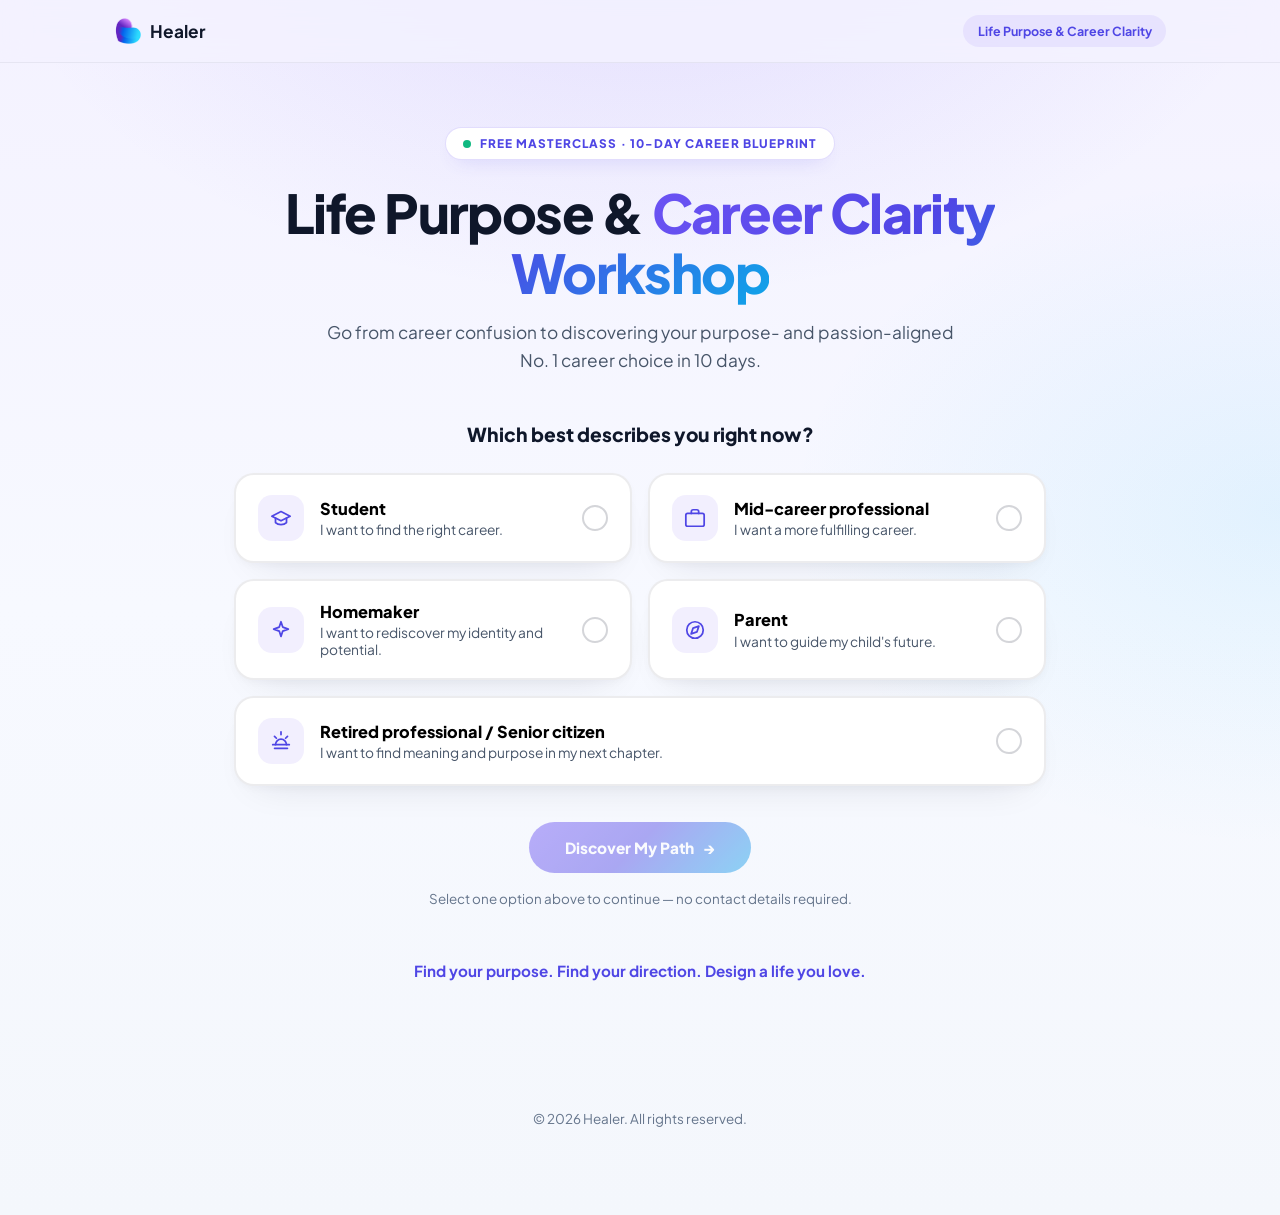
==== commit 451ab171: "Update SEO meta tags, 10-day outcome headings, Healer logo, and minimal SVG icons" ====
--- a/index.html
+++ b/index.html
@@ -2,9 +2,11 @@
 <html lang="en">
 
 <head>
-  <meta charset="UTF-8" />
-  <meta name="viewport" content="width=device-width, initial-scale=1.0" />
-  <title>Healer | Discover Who You Are & What You Are Meant to Do</title>
+  <title>Life Purpose & Career Clarity Workshop | Find Your No. 1 Career in 10 Days – Healer</title>
+  <meta name="description"
+    content="Go from career confusion to discovering your purpose- and passion-aligned No. 1 career choice in 10 days. Join Soundharya Mira's Free Life Purpose & Career Clarity Masterclass." />
+  <meta name="keywords"
+    content="life purpose and career clarity workshop, career clarity masterclass, find your career path, psychometric career assessment, 10-day career blueprint, career guidance India" />
   <link rel="preconnect" href="https://fonts.googleapis.com" />
   <link rel="preconnect" href="https://fonts.gstatic.com" crossorigin />
   <link href="https://fonts.googleapis.com/css2?family=Plus+Jakarta+Sans:wght@400;500;600;700;800&display=swap"
@@ -24,17 +26,17 @@
   </nav>
 
   <main class="entry-main container">
+
     <header class="entry-header">
       <span class="edition-pill">
         <span class="live-dot"></span>
-        <span>HEALER · CAREER CLARITY PATHWAY</span>
+        <span>FREE MASTERCLASS · 10-DAY CAREER BLUEPRINT</span>
       </span>
       <h1 class="entry-title">
-        Discover who you are.<br />
-        <span class="text-gradient">Discover what you are meant to do.</span>
+        Life Purpose &amp; <span class="text-gradient">Career Clarity Workshop</span>
       </h1>
       <p class="entry-subtitle">
-        Every stage of life brings different questions. Find the right direction for yours.
+        Go from career confusion to discovering your purpose- and passion-aligned No. 1 career choice in 10 days.
       </p>
     </header>
 
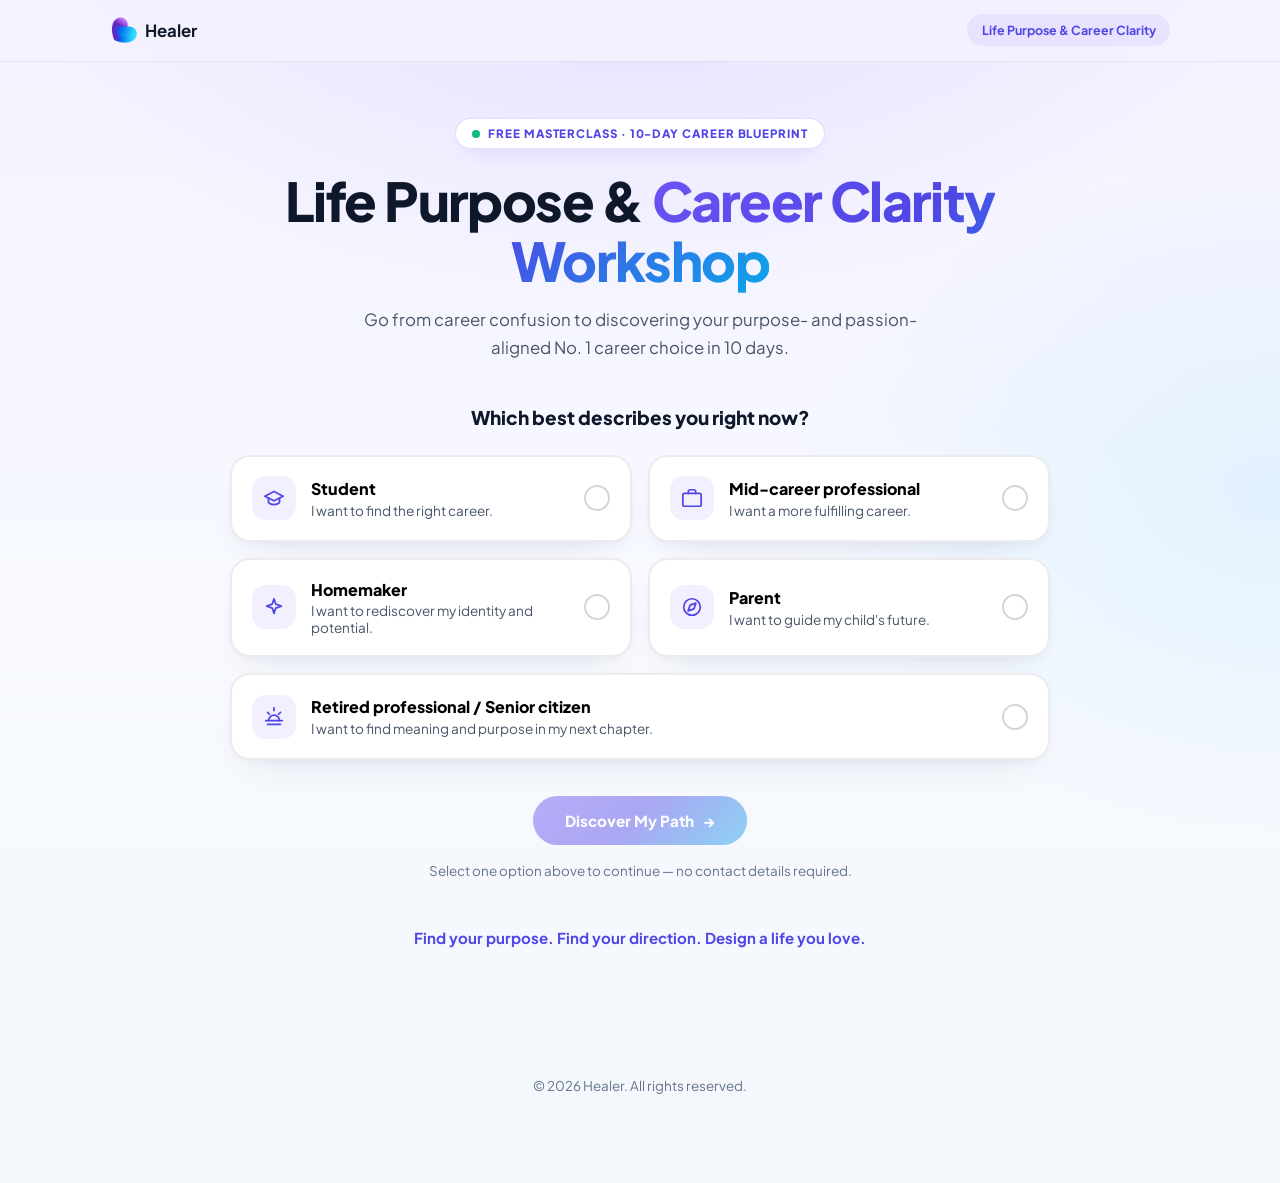
==== commit ec8a855a: "Split CSS into modular files and fix mobile overflow" ====
--- a/index.html
+++ b/index.html
@@ -2,6 +2,8 @@
 <html lang="en">
 
 <head>
+  <meta charset="UTF-8" />
+  <meta name="viewport" content="width=device-width, initial-scale=1.0" />
   <title>Life Purpose & Career Clarity Workshop | Find Your No. 1 Career in 10 Days – Healer</title>
   <meta name="description"
     content="Go from career confusion to discovering your purpose- and passion-aligned No. 1 career choice in 10 days. Join Soundharya Mira's Free Life Purpose & Career Clarity Masterclass." />
@@ -11,7 +13,9 @@
   <link rel="preconnect" href="https://fonts.gstatic.com" crossorigin />
   <link href="https://fonts.googleapis.com/css2?family=Plus+Jakarta+Sans:wght@400;500;600;700;800&display=swap"
     rel="stylesheet" />
-  <link rel="stylesheet" href="styles/style.css" />
+  <link rel="stylesheet" href="styles/base.css" />
+  <link rel="stylesheet" href="styles/entry.css" />
+  <link rel="stylesheet" href="styles/responsive.css" />
 </head>
 
 <body class="entry-body" data-page="entry">
--- a/styles/base.css
+++ b/styles/base.css
@@ -0,0 +1,344 @@
+:root {
+  --surface: #ffffff;
+  --ink: #0f172a;
+  --body: #475569;
+  --muted: #64748b;
+  --purple: #7c63f6;
+  --indigo: #4f46e5;
+  --sky: #38bdf8;
+  --grad: linear-gradient(135deg, #6d53f4 0%, #4f46e5 48%, #0ea5e9 100%);
+  --navy: linear-gradient(145deg, #0d152a 0%, #162244 58%, #1d356b 100%);
+  --card-border: 1px solid rgba(15, 23, 42, 0.08);
+  --card-shadow: 0 18px 40px -24px rgba(15, 23, 42, 0.14), 0 3px 10px -2px rgba(15, 23, 42, 0.04);
+  --card-shadow-hover: 0 28px 54px -20px rgba(79, 70, 229, 0.24), 0 8px 18px -6px rgba(15, 23, 42, 0.08);
+}
+
+*,
+*::before,
+*::after {
+  box-sizing: border-box;
+}
+
+html,
+body {
+  width: 100%;
+  max-width: 100%;
+  overflow-x: clip;
+  scroll-behavior: smooth;
+}
+
+body {
+  margin: 0;
+  font-family: "Plus Jakarta Sans", system-ui, -apple-system, sans-serif;
+  color: var(--ink);
+  background:
+    radial-gradient(920px 540px at 50% -80px, rgba(124, 99, 246, 0.14), transparent 70%),
+    radial-gradient(700px 480px at 100% 42%, rgba(56, 189, 248, 0.11), transparent 70%),
+    linear-gradient(180deg, #f4f2ff 0%, #f7f9ff 50%, #f4f7fc 100%);
+  min-height: 100vh;
+  line-height: 1.65;
+}
+
+.scroll-progress {
+  position: fixed;
+  top: 0;
+  left: 0;
+  z-index: 60;
+  height: 3.5px;
+  width: 0%;
+  background: var(--grad);
+  transition: width 0.08s linear;
+}
+
+.container {
+  width: 100%;
+  max-width: 1100px;
+  margin: 0 auto;
+  padding: 0 1.25rem;
+}
+
+.section-block {
+  padding-top: 7rem;
+}
+
+.final-section {
+  padding-bottom: 2rem;
+}
+
+.text-gradient {
+  background: var(--grad);
+  -webkit-background-clip: text;
+  background-clip: text;
+  color: transparent;
+}
+
+.reveal {
+  opacity: 0;
+  transform: translateY(24px);
+  transition:
+    opacity 0.65s cubic-bezier(0.22, 1, 0.36, 1) var(--delay, 0ms),
+    transform 0.65s cubic-bezier(0.22, 1, 0.36, 1) var(--delay, 0ms);
+}
+
+.reveal.is-visible {
+  opacity: 1;
+  transform: translateY(0);
+}
+
+/* Navbar */
+.top-nav {
+  position: sticky;
+  top: 0;
+  z-index: 40;
+  width: 100%;
+  padding: 0.9rem 0;
+  background: rgba(244, 242, 255, 0.88);
+  backdrop-filter: blur(14px);
+  -webkit-backdrop-filter: blur(14px);
+  border-bottom: 1px solid rgba(15, 23, 42, 0.06);
+}
+
+.nav-inner {
+  display: flex;
+  align-items: center;
+  justify-content: space-between;
+  gap: 0.75rem;
+}
+
+.brand-logo {
+  display: inline-flex;
+  align-items: center;
+  gap: 0.5rem;
+  text-decoration: none;
+  color: var(--ink);
+  font-size: 1.05rem;
+  flex-shrink: 0;
+}
+
+.brand-logo-img {
+  height: 30px;
+  width: auto;
+  object-fit: contain;
+  display: block;
+}
+
+.nav-pill-tag {
+  font-size: 0.78rem;
+  font-weight: 700;
+  color: var(--indigo);
+  background: rgba(124, 99, 246, 0.1);
+  padding: 0.36rem 0.9rem;
+  border-radius: 999px;
+}
+
+.nav-links {
+  display: flex;
+  gap: 1.75rem;
+}
+
+.nav-links a {
+  text-decoration: none;
+  font-size: 0.88rem;
+  font-weight: 700;
+  color: var(--body);
+}
+
+.nav-links a:hover {
+  color: var(--indigo);
+}
+
+.nav-right-group {
+  display: flex;
+  align-items: center;
+  gap: 0.65rem;
+  flex-shrink: 0;
+}
+
+.change-path-link {
+  font-size: 0.8rem;
+  font-weight: 700;
+  color: var(--indigo);
+  text-decoration: none;
+  padding: 0.45rem 0.8rem;
+  border-radius: 999px;
+  background: rgba(124, 99, 246, 0.1);
+  white-space: nowrap;
+}
+
+.change-path-link:hover {
+  background: rgba(124, 99, 246, 0.18);
+}
+
+.btn-nav {
+  border: none;
+  cursor: pointer;
+  font-family: inherit;
+  font-size: 0.84rem;
+  font-weight: 800;
+  color: #ffffff;
+  background: var(--ink);
+  padding: 0.58rem 1.15rem;
+  border-radius: 999px;
+  white-space: nowrap;
+  transition: transform 0.2s ease, background 0.2s ease;
+}
+
+.btn-nav:hover {
+  background: var(--indigo);
+  transform: translateY(-2px);
+}
+
+/* Buttons & Badges */
+.btn-primary {
+  position: relative;
+  overflow: hidden;
+  border: none;
+  cursor: pointer;
+  font-family: inherit;
+  font-size: 0.95rem;
+  font-weight: 800;
+  color: #ffffff;
+  display: inline-flex;
+  align-items: center;
+  justify-content: center;
+  gap: 0.55rem;
+  padding: 0.95rem 2rem;
+  border-radius: 999px;
+  background: var(--grad);
+  box-shadow: 0 12px 26px -8px rgba(79, 70, 229, 0.55);
+  max-width: 100%;
+  text-align: center;
+  transition: transform 0.25s ease, box-shadow 0.25s ease, opacity 0.2s ease;
+}
+
+.btn-primary::after {
+  content: "→";
+  flex-shrink: 0;
+  transition: transform 0.25s ease;
+}
+
+.btn-primary:hover:not(:disabled) {
+  transform: translateY(-3px);
+  box-shadow: 0 18px 34px -8px rgba(79, 70, 229, 0.62), 0 0 0 6px rgba(124, 99, 246, 0.16);
+}
+
+.btn-primary:hover:not(:disabled)::after {
+  transform: translateX(4px);
+}
+
+.btn-primary:disabled {
+  opacity: 0.45;
+  cursor: not-allowed;
+  box-shadow: none;
+}
+
+.btn-primary.full-width {
+  width: 100%;
+}
+
+.btn-ghost {
+  display: inline-flex;
+  align-items: center;
+  justify-content: center;
+  padding: 0.92rem 1.65rem;
+  border-radius: 999px;
+  font-size: 0.92rem;
+  font-weight: 700;
+  color: var(--ink);
+  text-decoration: none;
+  background: #ffffff;
+  border: var(--card-border);
+  box-shadow: 0 8px 18px -12px rgba(15, 23, 42, 0.18);
+  transition: transform 0.2s ease, border-color 0.2s ease;
+}
+
+.btn-ghost:hover {
+  transform: translateY(-2px);
+  border-color: rgba(124, 99, 246, 0.35);
+}
+
+.kicker-tag {
+  display: inline-block;
+  font-size: 0.72rem;
+  font-weight: 800;
+  letter-spacing: 0.12em;
+  text-transform: uppercase;
+  color: var(--indigo);
+  background: rgba(124, 99, 246, 0.1);
+  border: 1px solid rgba(124, 99, 246, 0.2);
+  padding: 0.38rem 0.95rem;
+  border-radius: 999px;
+}
+
+.kicker-dark {
+  color: #a5b4fc;
+  background: rgba(124, 99, 246, 0.2);
+  border-color: rgba(165, 180, 252, 0.28);
+}
+
+.edition-pill {
+  display: inline-flex;
+  align-items: center;
+  justify-content: center;
+  gap: 0.5rem;
+  max-width: 100%;
+  text-align: center;
+  line-height: 1.35;
+  font-size: 0.72rem;
+  font-weight: 800;
+  letter-spacing: 0.08em;
+  color: var(--indigo);
+  background: #ffffff;
+  border: 1px solid rgba(124, 99, 246, 0.22);
+  padding: 0.44rem 1rem;
+  border-radius: 999px;
+  box-shadow: 0 8px 20px -12px rgba(79, 70, 229, 0.3);
+}
+
+.live-dot {
+  width: 8px;
+  height: 8px;
+  border-radius: 50%;
+  flex-shrink: 0;
+  background: #10b981;
+  animation: pulseDot 2s infinite;
+}
+
+@keyframes pulseDot {
+  0% {
+    box-shadow: 0 0 0 0 rgba(16, 185, 129, 0.55);
+  }
+
+  70% {
+    box-shadow: 0 0 0 8px rgba(16, 185, 129, 0);
+  }
+
+  100% {
+    box-shadow: 0 0 0 0 rgba(16, 185, 129, 0);
+  }
+}
+
+.site-footer {
+  text-align: center;
+  padding: 3rem 1.25rem 4.5rem;
+  color: var(--muted);
+  font-size: 0.84rem;
+}
+
+.footer-links {
+  display: flex;
+  justify-content: center;
+  flex-wrap: wrap;
+  gap: 0.7rem;
+  margin-bottom: 0.8rem;
+}
+
+.footer-links a {
+  color: var(--body);
+  text-decoration: none;
+  font-weight: 600;
+}
+
+.footer-links a:hover {
+  color: var(--indigo);
+}
--- a/styles/entry.css
+++ b/styles/entry.css
@@ -0,0 +1,171 @@
+.entry-main {
+  text-align: center;
+  padding-top: 3.5rem;
+  padding-bottom: 3rem;
+  max-width: 860px;
+}
+
+.entry-title {
+  font-size: clamp(1.9rem, 4.6vw, 3.35rem);
+  font-weight: 800;
+  line-height: 1.12;
+  letter-spacing: -0.03em;
+  margin: 1.3rem auto 1rem;
+  overflow-wrap: break-word;
+}
+
+.entry-subtitle {
+  font-size: 1.05rem;
+  color: var(--body);
+  max-width: 50ch;
+  margin: 0 auto 2.5rem;
+}
+
+.selector-prompt {
+  font-size: 1.18rem;
+  font-weight: 800;
+  margin: 0 0 1.4rem;
+}
+
+.identity-grid {
+  display: grid;
+  grid-template-columns: repeat(2, minmax(0, 1fr));
+  gap: 1rem;
+  text-align: left;
+}
+
+.identity-card {
+  display: flex;
+  align-items: center;
+  gap: 0.95rem;
+  width: 100%;
+  padding: 1.2rem 1.25rem;
+  border-radius: 20px;
+  background: #ffffff;
+  border: 2px solid rgba(15, 23, 42, 0.08);
+  cursor: pointer;
+  font-family: inherit;
+  text-align: left;
+  box-shadow: var(--card-shadow);
+  transition: transform 0.22s ease, border-color 0.22s ease, box-shadow 0.22s ease, background 0.22s ease;
+}
+
+.identity-card-wide {
+  grid-column: span 2;
+}
+
+.identity-card:hover {
+  transform: translateY(-3px);
+  border-color: rgba(124, 99, 246, 0.45);
+}
+
+.identity-card.is-selected {
+  background: var(--navy);
+  border-color: transparent;
+  color: #ffffff;
+  box-shadow: 0 22px 44px -18px rgba(15, 23, 42, 0.5);
+}
+
+.identity-icon {
+  width: 44px;
+  height: 44px;
+  flex-shrink: 0;
+  border-radius: 14px;
+  display: grid;
+  place-items: center;
+  background: rgba(124, 99, 246, 0.1);
+}
+
+.identity-icon svg {
+  width: 22px;
+  height: 22px;
+  fill: none;
+  stroke: var(--indigo);
+  stroke-width: 1.9;
+  stroke-linecap: round;
+  stroke-linejoin: round;
+}
+
+.identity-card.is-selected .identity-icon {
+  background: rgba(255, 255, 255, 0.14);
+}
+
+.identity-card.is-selected .identity-icon svg {
+  stroke: #ffffff;
+}
+
+.identity-text {
+  flex: 1;
+  min-width: 0;
+}
+
+.identity-text strong {
+  display: block;
+  font-size: 1rem;
+  font-weight: 800;
+  margin-bottom: 0.15rem;
+}
+
+.identity-text span {
+  display: block;
+  font-size: 0.85rem;
+  color: var(--body);
+}
+
+.identity-card.is-selected .identity-text span {
+  color: rgba(226, 232, 240, 0.85);
+}
+
+.identity-check {
+  width: 26px;
+  height: 26px;
+  flex-shrink: 0;
+  border-radius: 50%;
+  display: grid;
+  place-items: center;
+  border: 2px solid rgba(15, 23, 42, 0.18);
+  background: transparent;
+  overflow: hidden;
+  transition: background 0.2s ease, border-color 0.2s ease;
+}
+
+.identity-check svg {
+  width: 14px;
+  height: 14px;
+  fill: none;
+  stroke: #ffffff;
+  stroke-width: 2.8;
+  stroke-linecap: round;
+  stroke-linejoin: round;
+  opacity: 0;
+  transform: scale(0.6);
+  transition: opacity 0.2s ease, transform 0.2s ease;
+}
+
+.identity-card.is-selected .identity-check {
+  border: none;
+  background: var(--grad);
+  box-shadow: 0 4px 12px rgba(79, 70, 229, 0.45);
+}
+
+.identity-card.is-selected .identity-check svg {
+  opacity: 1;
+  transform: scale(1);
+}
+
+.entry-cta-wrap {
+  margin-top: 2.25rem;
+}
+
+.selection-hint {
+  font-size: 0.84rem;
+  color: var(--muted);
+  margin: 0.9rem 0 0;
+}
+
+.entry-tagline {
+  margin-top: 2.75rem;
+  font-size: 0.94rem;
+  font-weight: 700;
+  color: var(--indigo);
+}
--- a/styles/responsive.css
+++ b/styles/responsive.css
@@ -0,0 +1,147 @@
+@media (max-width: 920px) {
+
+  .art-cards-grid,
+  .secrets-vault,
+  .outcomes-split,
+  .testimonials-grid,
+  .mentor-card {
+    grid-template-columns: 1fr;
+  }
+
+  .mentor-card {
+    text-align: center;
+    padding: 2rem 1.35rem;
+  }
+
+  .credentials-pills {
+    justify-content: center;
+  }
+}
+
+@media (max-width: 640px) {
+  .container {
+    padding: 0 1rem;
+  }
+
+  .nav-links,
+  .nav-pill-tag {
+    display: none;
+  }
+
+  .section-block {
+    padding-top: 4.5rem;
+  }
+
+  /* Compact single-line navbar that fits cleanly even at 320px–360px */
+  .top-nav {
+    padding: 0.7rem 0;
+  }
+
+  .brand-logo {
+    font-size: 0.94rem;
+    gap: 0.35rem;
+  }
+
+  .brand-logo-img {
+    height: 24px;
+  }
+
+  .nav-right-group {
+    gap: 0.4rem;
+  }
+
+  .change-path-link {
+    font-size: 0.7rem;
+    padding: 0.4rem 0.65rem;
+  }
+
+  .btn-nav {
+    font-size: 0.72rem;
+    padding: 0.46rem 0.82rem;
+  }
+
+  /* Entry Grid */
+  .identity-grid {
+    grid-template-columns: 1fr;
+  }
+
+  .identity-card-wide {
+    grid-column: span 1;
+  }
+
+  /* Hero & Safe Wrapping (No 357px Overflow) */
+  .hero-center {
+    padding-top: 2.75rem;
+  }
+
+  .edition-pill {
+    font-size: 0.64rem;
+    letter-spacing: 0.05em;
+    padding: 0.4rem 0.8rem;
+  }
+
+  .hero-title {
+    font-size: 1.75rem;
+    max-width: 100%;
+  }
+
+  .hero-actions {
+    flex-direction: column;
+    width: 100%;
+  }
+
+  .hero-actions .btn-primary,
+  .hero-actions .btn-ghost {
+    width: 100%;
+  }
+
+  .hero-meta-row .dot {
+    display: none;
+  }
+
+  /* Allow long CTA text to wrap cleanly instead of overflowing screen */
+  .btn-primary {
+    width: 100%;
+    padding: 0.88rem 1.15rem;
+    font-size: 0.88rem;
+    white-space: normal;
+  }
+
+  .hero-video-wrap {
+    width: 100%;
+    overflow: hidden;
+    border-radius: 20px;
+  }
+
+  .hero-video-card {
+    width: 100%;
+    aspect-ratio: 16 / 10;
+    border-radius: 20px;
+  }
+
+  .play-ring {
+    width: 54px;
+    height: 54px;
+    font-size: 1.1rem;
+  }
+
+  .pain-points-card,
+  .outcomes-box,
+  .different-box,
+  .secret-stage,
+  .final-cta-banner {
+    padding: 1.5rem 1.2rem;
+  }
+
+  .secret-pills-grid {
+    grid-template-columns: 1fr;
+  }
+
+  .mobile-sticky-cta {
+    display: block;
+  }
+
+  .site-footer {
+    padding-bottom: 6rem;
+  }
+}
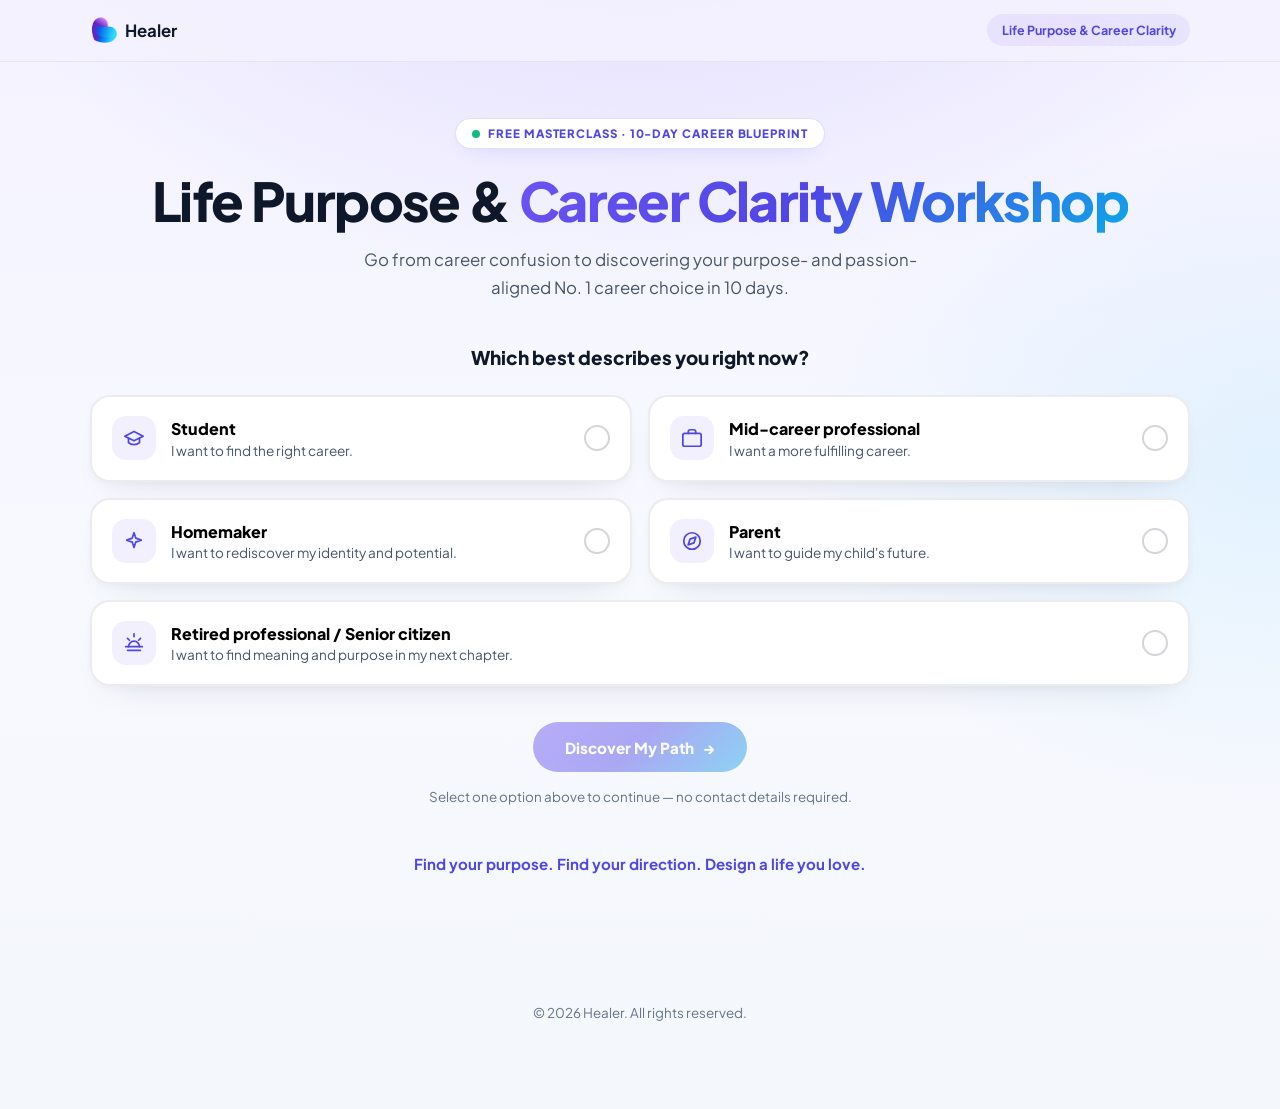
==== commit f89c0f5b: "Fix entry selection, discovery images, mobile responsiveness, and contact page" ====
--- a/index.html
+++ b/index.html
@@ -22,7 +22,7 @@
   <nav class="top-nav">
     <div class="container nav-inner">
       <a href="index.html" class="brand-logo">
-        <img src="assests/healer-logo.webp" alt="Healer Logo" class="brand-logo-img" />
+        <img src="assets/healer-logo.webp" alt="Healer Logo" class="brand-logo-img" />
         <span><strong>Healer</strong></span>
       </a>
       <span class="nav-pill-tag">Life Purpose &amp; Career Clarity</span>
--- a/styles/base.css
+++ b/styles/base.css
@@ -341,4 +341,77 @@
 
 .footer-links a:hover {
   color: var(--indigo);
+}
+
+/* Official Healer Footer */
+.healer-footer {
+  border-top: 1px solid rgba(15, 23, 42, 0.08);
+  padding: 3rem 0 2.5rem;
+  margin-top: 4rem;
+  background: rgba(255, 255, 255, 0.45);
+}
+
+.footer-top {
+  display: flex;
+  align-items: flex-start;
+  justify-content: space-between;
+  flex-wrap: wrap;
+  gap: 1.75rem;
+  padding-bottom: 2rem;
+  border-bottom: 1px solid rgba(15, 23, 42, 0.07);
+}
+
+.footer-tagline {
+  margin: 0.55rem 0 0;
+  font-size: 0.88rem;
+  color: var(--body);
+}
+
+.footer-nav {
+  display: flex;
+  flex-wrap: wrap;
+  gap: 1.35rem;
+  align-items: center;
+}
+
+.footer-nav a {
+  text-decoration: none;
+  font-size: 0.88rem;
+  font-weight: 600;
+  color: var(--body);
+}
+
+.footer-nav a:hover {
+  color: var(--indigo);
+}
+
+.footer-bottom {
+  display: flex;
+  align-items: center;
+  justify-content: space-between;
+  flex-wrap: wrap;
+  gap: 1rem;
+  padding-top: 1.5rem;
+  font-size: 0.82rem;
+  color: var(--muted);
+}
+
+.footer-legal p {
+  margin: 0.15rem 0;
+}
+
+.footer-legal a {
+  color: var(--indigo);
+  text-decoration: none;
+  font-weight: 600;
+}
+
+.footer-legal a:hover {
+  text-decoration: underline;
+}
+
+.footer-made {
+  margin: 0;
+  font-weight: 600;
+  color: var(--body);
 }
--- a/styles/responsive.css
+++ b/styles/responsive.css
@@ -1,6 +1,28 @@
-@media (max-width: 920px) {
-
-  .art-cards-grid,
+/* ========================================================
+   RESPONSIVE LAYOUT — ALL DEVICES (320px TO 1440px+)
+   ======================================================== */
+
+/* Large Desktops (1280px+) */
+@media (min-width: 1280px) {
+  .container {
+    max-width: 1140px;
+  }
+}
+
+/* Tablets & Small Laptops (641px – 960px) */
+@media (max-width: 960px) {
+  .container {
+    padding: 0 1.5rem;
+  }
+
+  .nav-links {
+    gap: 1.15rem;
+  }
+
+  .art-cards-grid {
+    grid-template-columns: repeat(2, minmax(0, 1fr));
+  }
+
   .secrets-vault,
   .outcomes-split,
   .testimonials-grid,
@@ -8,9 +30,14 @@
     grid-template-columns: 1fr;
   }
 
+  .secret-pills-grid {
+    grid-template-columns: repeat(2, minmax(0, 1fr));
+  }
+
   .mentor-card {
     text-align: center;
-    padding: 2rem 1.35rem;
+    padding: 2.25rem 1.75rem;
+    gap: 1.75rem;
   }
 
   .credentials-pills {
@@ -18,7 +45,13 @@
   }
 }
 
+/* Mobile Devices (up to 640px) */
 @media (max-width: 640px) {
+  body {
+    font-size: 15px;
+    line-height: 1.58;
+  }
+
   .container {
     padding: 0 1rem;
   }
@@ -29,17 +62,31 @@
   }
 
   .section-block {
-    padding-top: 4.5rem;
-  }
-
-  /* Compact single-line navbar that fits cleanly even at 320px–360px */
+    padding-top: 3.5rem;
+  }
+
+  .section-head {
+    margin-bottom: 1.75rem;
+  }
+
+  .section-title {
+    font-size: 1.48rem;
+    line-height: 1.22;
+    margin: 0.6rem auto 0.5rem;
+  }
+
+  .section-desc {
+    font-size: 0.9rem;
+  }
+
+  /* Compact Single-Line Navbar */
   .top-nav {
-    padding: 0.7rem 0;
+    padding: 0.65rem 0;
   }
 
   .brand-logo {
     font-size: 0.94rem;
-    gap: 0.35rem;
+    gap: 0.38rem;
   }
 
   .brand-logo-img {
@@ -51,97 +98,268 @@
   }
 
   .change-path-link {
-    font-size: 0.7rem;
-    padding: 0.4rem 0.65rem;
+    font-size: 0.72rem;
+    padding: 0.38rem 0.68rem;
   }
 
   .btn-nav {
-    font-size: 0.72rem;
-    padding: 0.46rem 0.82rem;
-  }
-
-  /* Entry Grid */
+    font-size: 0.74rem;
+    padding: 0.44rem 0.85rem;
+  }
+
+  /* Entry Page (index.html) */
+  .entry-main {
+    padding-top: 2rem;
+    padding-bottom: 2rem;
+  }
+
+  .entry-title {
+    font-size: 1.7rem;
+    margin: 1rem auto 0.7rem;
+  }
+
+  .entry-subtitle {
+    font-size: 0.92rem;
+    margin-bottom: 1.75rem;
+  }
+
+  .selector-prompt {
+    font-size: 1rem;
+    margin-bottom: 1rem;
+  }
+
   .identity-grid {
     grid-template-columns: 1fr;
+    gap: 0.75rem;
+  }
+
+  .identity-card {
+    padding: 1rem 1.05rem;
+    border-radius: 16px;
   }
 
   .identity-card-wide {
     grid-column: span 1;
   }
 
-  /* Hero & Safe Wrapping (No 357px Overflow) */
+  /* Clean, De-cluttered Mobile Hero */
   .hero-center {
-    padding-top: 2.75rem;
+    padding-top: 1.75rem;
+    padding-bottom: 0.5rem;
   }
 
   .edition-pill {
     font-size: 0.64rem;
-    letter-spacing: 0.05em;
-    padding: 0.4rem 0.8rem;
+    letter-spacing: 0.04em;
+    padding: 0.36rem 0.78rem;
+    border-radius: 14px;
   }
 
   .hero-title {
-    font-size: 1.75rem;
+    font-size: 1.62rem;
+    line-height: 1.18;
     max-width: 100%;
-  }
-
+    margin: 0.95rem auto 0.75rem;
+  }
+
+  .hero-subtitle {
+    font-size: 0.9rem;
+    line-height: 1.55;
+    margin-bottom: 0.75rem;
+  }
+
+  .hero-coach-line {
+    font-size: 0.82rem;
+    margin-bottom: 1.35rem;
+  }
+
+  /* Primary Button + Lightweight Secondary Link (Removes Double-Pill Clutter) */
   .hero-actions {
     flex-direction: column;
+    gap: 0.55rem;
     width: 100%;
-  }
-
-  .hero-actions .btn-primary,
+    margin-bottom: 1.2rem;
+  }
+
+  .btn-primary {
+    width: 100%;
+    padding: 0.85rem 1.15rem;
+    font-size: 0.88rem;
+    white-space: normal;
+  }
+
   .hero-actions .btn-ghost {
-    width: 100%;
+    width: auto;
+    padding: 0.45rem 0.9rem;
+    font-size: 0.84rem;
+    background: transparent;
+    border: none;
+    box-shadow: none;
+    color: var(--indigo);
+    text-decoration: underline;
+    text-underline-offset: 4px;
+  }
+
+  /* Neat 2x2 Compact Meta Bar */
+  .hero-meta-row {
+    display: grid;
+    grid-template-columns: repeat(2, auto);
+    justify-content: center;
+    gap: 0.45rem 1rem;
+    font-size: 0.78rem;
+    background: rgba(255, 255, 255, 0.72);
+    border: 1px solid rgba(15, 23, 42, 0.06);
+    border-radius: 14px;
+    padding: 0.7rem 0.9rem;
+    margin-bottom: 1.75rem;
   }
 
   .hero-meta-row .dot {
     display: none;
-  }
-
-  /* Allow long CTA text to wrap cleanly instead of overflowing screen */
-  .btn-primary {
-    width: 100%;
-    padding: 0.88rem 1.15rem;
-    font-size: 0.88rem;
-    white-space: normal;
   }
 
   .hero-video-wrap {
     width: 100%;
     overflow: hidden;
-    border-radius: 20px;
+    border-radius: 18px;
   }
 
   .hero-video-card {
     width: 100%;
     aspect-ratio: 16 / 10;
-    border-radius: 20px;
+    border-radius: 18px;
   }
 
   .play-ring {
-    width: 54px;
-    height: 54px;
-    font-size: 1.1rem;
+    width: 52px;
+    height: 52px;
+    font-size: 1.05rem;
+  }
+
+  /* Cards & Sections — Airy & Clean */
+  .art-cards-grid {
+    grid-template-columns: 1fr;
+    gap: 1.1rem;
+  }
+
+  .art-media-box {
+    height: 160px;
+  }
+
+  .art-card-body {
+    padding: 1.25rem 1.15rem 1.35rem;
   }
 
   .pain-points-card,
   .outcomes-box,
   .different-box,
   .secret-stage,
-  .final-cta-banner {
-    padding: 1.5rem 1.2rem;
+  .final-cta-banner,
+  .contact-card {
+    padding: 1.35rem 1.15rem;
+    border-radius: 18px;
+  }
+
+  .pain-points-list li,
+  .outcomes-list li {
+    font-size: 0.9rem;
+  }
+
+  .secret-pills-grid {
+    grid-template-columns: repeat(2, minmax(0, 1fr));
+    gap: 0.5rem;
+  }
+
+  .secret-pill-btn {
+    padding: 0.65rem 0.7rem;
+    border-radius: 12px;
+  }
+
+  .stage-title {
+    font-size: 1.28rem;
+  }
+
+  .stage-desc {
+    font-size: 0.88rem;
+    margin-bottom: 1.35rem;
+  }
+
+  .mentor-avatar-ring {
+    width: 145px;
+    height: 145px;
+  }
+
+  .final-cta-banner h2 {
+    font-size: 1.42rem;
+    line-height: 1.24;
+  }
+
+  .final-cta-banner p {
+    font-size: 0.9rem;
+    margin-bottom: 1.35rem;
+  }
+
+  /* Smart Sticky Bar: Hidden by default, shown via JS only while scrolling middle sections */
+  .mobile-sticky-cta {
+    display: block;
+    padding: 0.65rem 1rem;
+    transform: translateY(115%);
+    opacity: 0;
+    pointer-events: none;
+    transition: transform 0.28s ease, opacity 0.28s ease;
+  }
+
+  .mobile-sticky-cta.is-visible {
+    transform: translateY(0);
+    opacity: 1;
+    pointer-events: auto;
+  }
+
+  .mobile-sticky-cta .btn-primary {
+    padding: 0.8rem 1rem;
+    font-size: 0.86rem;
+  }
+
+  /* Footer */
+  .site-footer,
+  .healer-footer {
+    padding-top: 2.25rem;
+    padding-bottom: 5.5rem;
+  }
+
+  .footer-top,
+  .footer-bottom {
+    flex-direction: column;
+    align-items: flex-start;
+    gap: 1rem;
+  }
+
+  .footer-nav {
+    gap: 0.85rem 1.15rem;
+  }
+}
+
+/* Extra Small Phones (<= 360px) */
+@media (max-width: 360px) {
+  .brand-logo span {
+    font-size: 0.88rem;
+  }
+
+  .change-path-link {
+    font-size: 0.66rem;
+    padding: 0.34rem 0.52rem;
+  }
+
+  .btn-nav {
+    font-size: 0.68rem;
+    padding: 0.4rem 0.68rem;
+  }
+
+  .hero-title {
+    font-size: 1.46rem;
   }
 
   .secret-pills-grid {
     grid-template-columns: 1fr;
   }
-
-  .mobile-sticky-cta {
-    display: block;
-  }
-
-  .site-footer {
-    padding-bottom: 6rem;
-  }
 }
